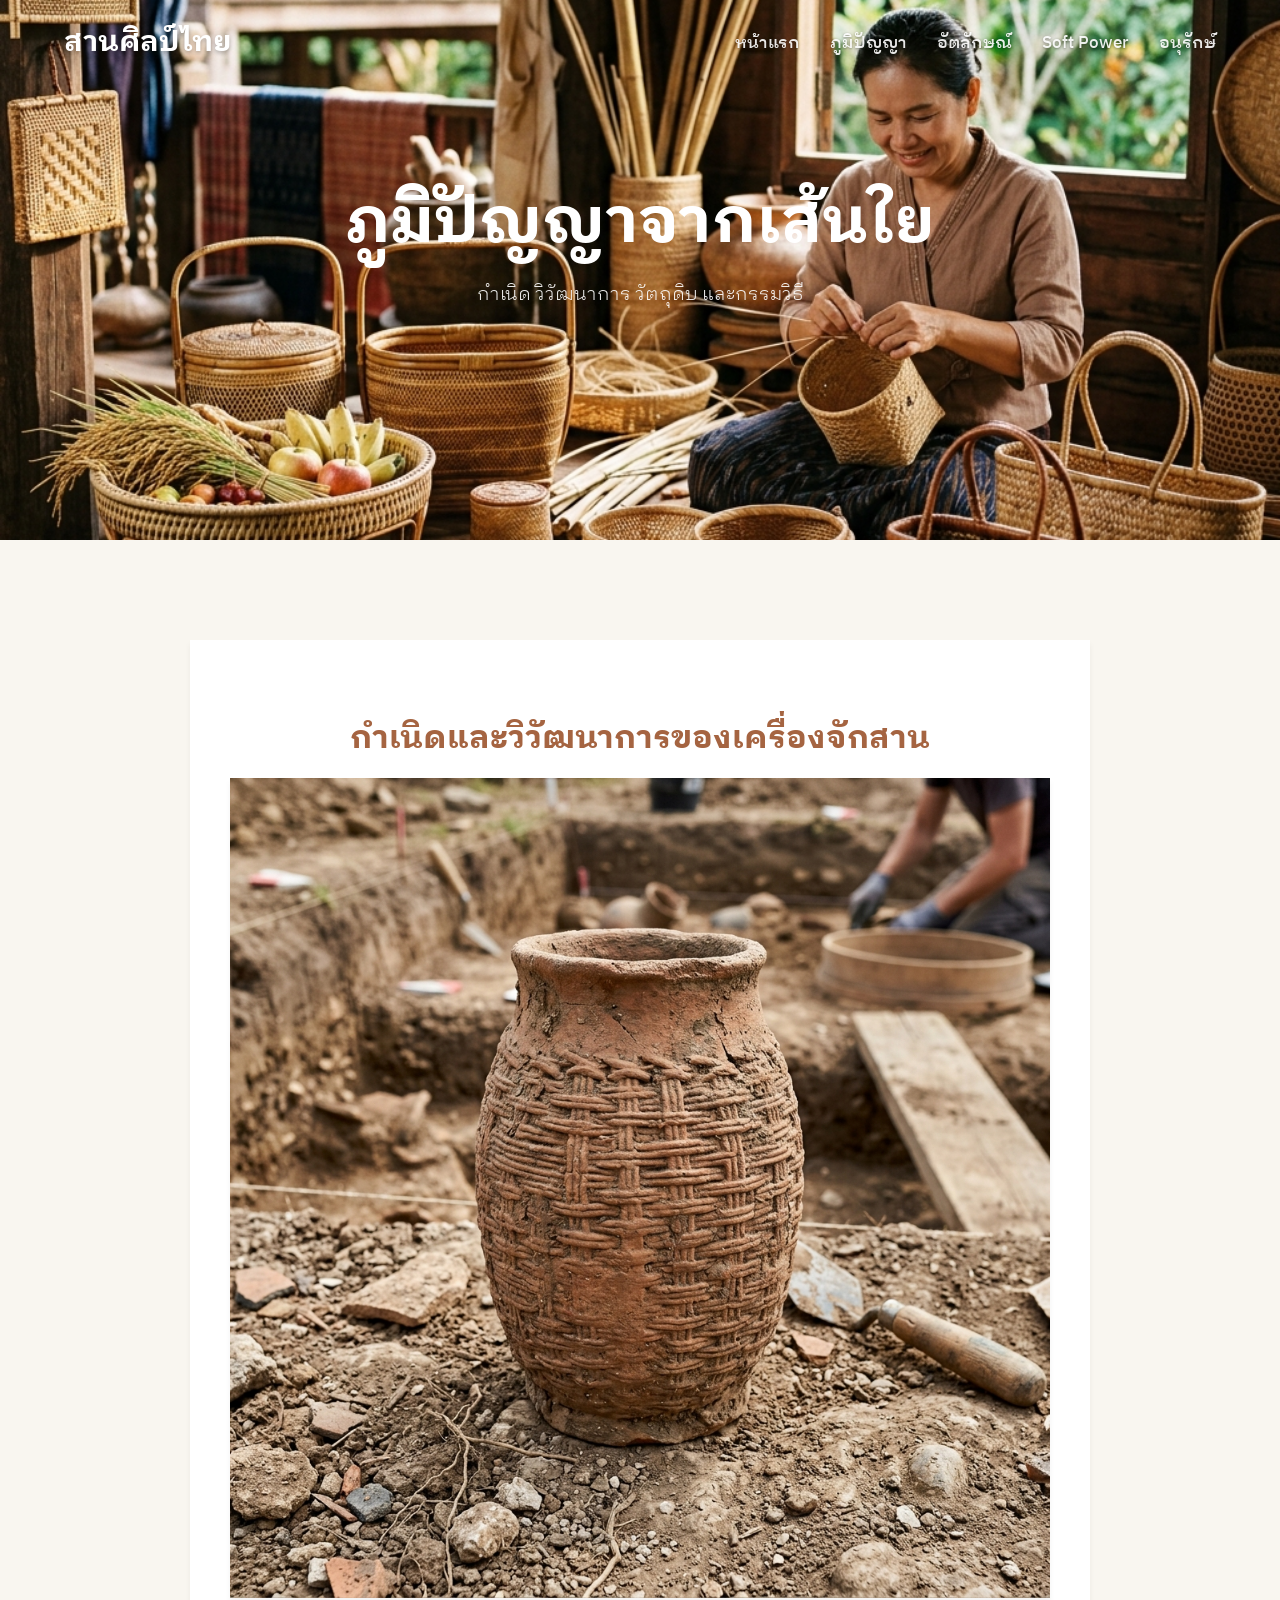
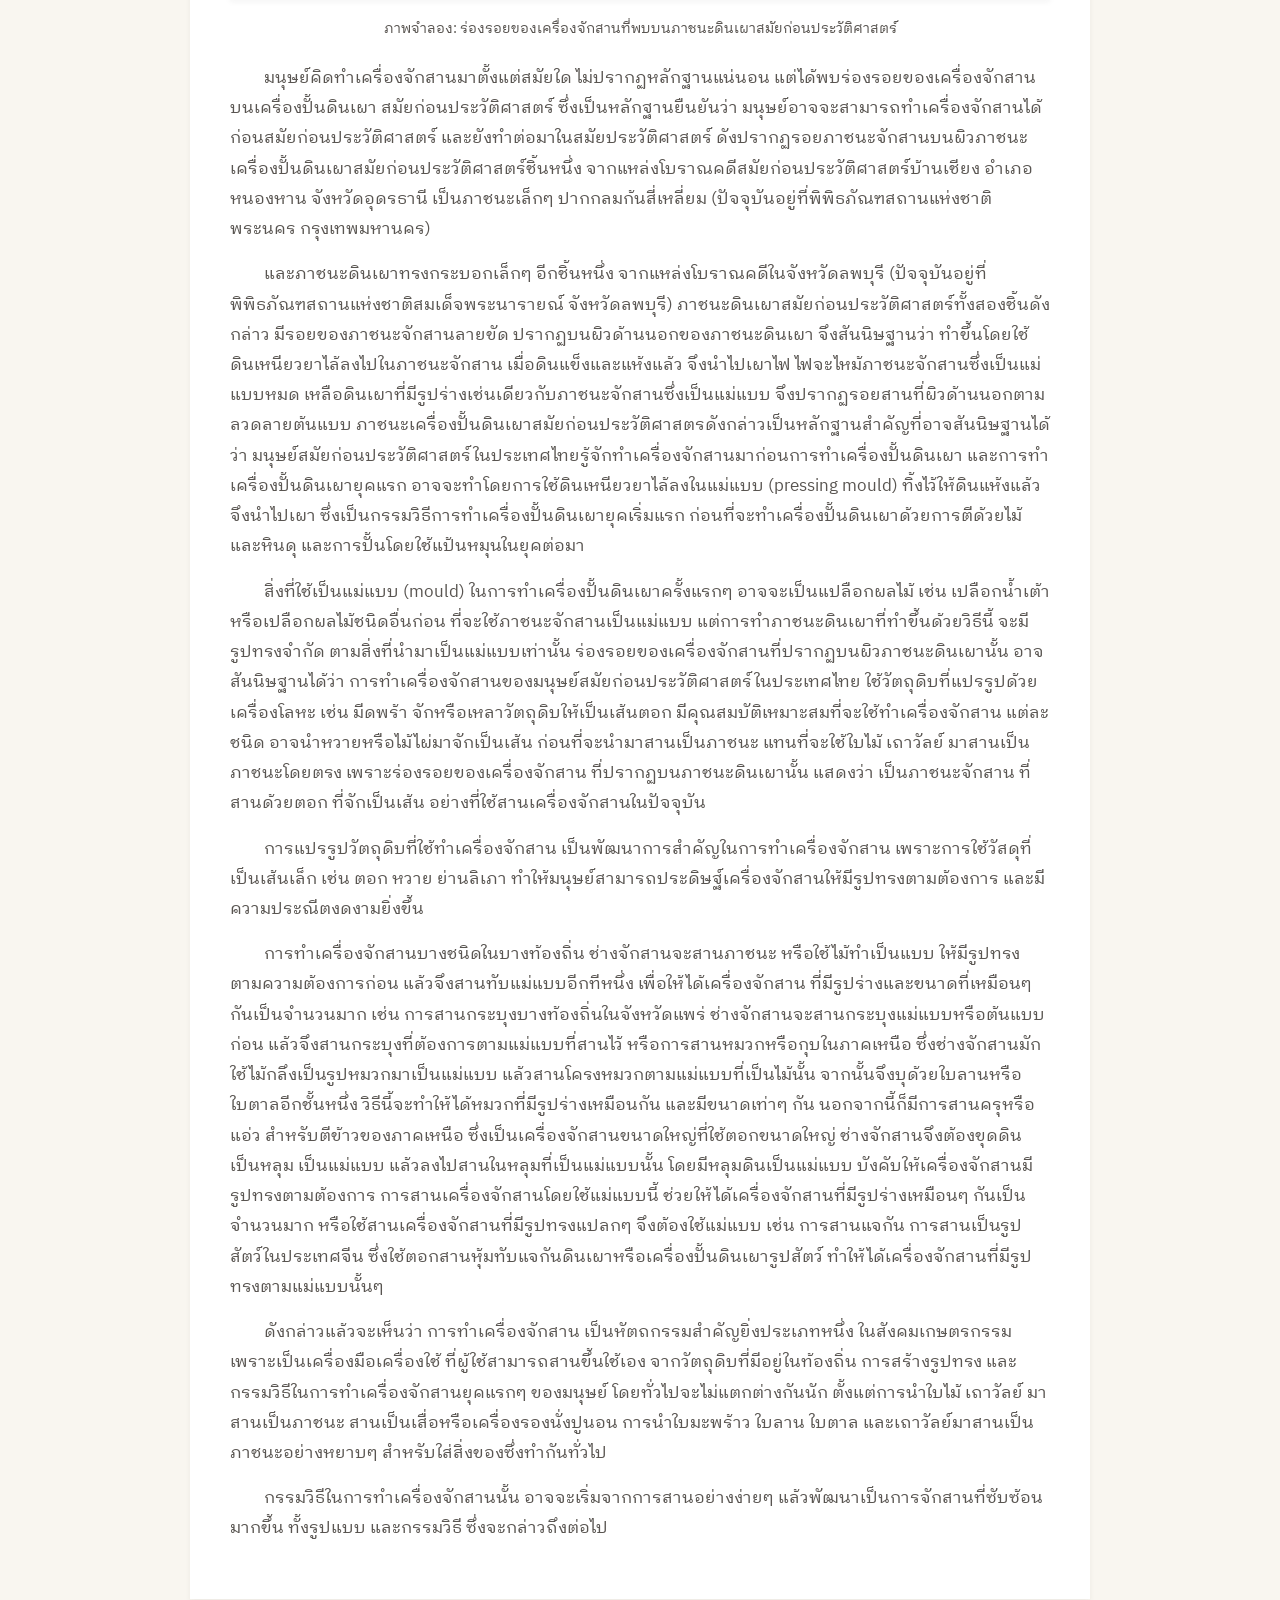
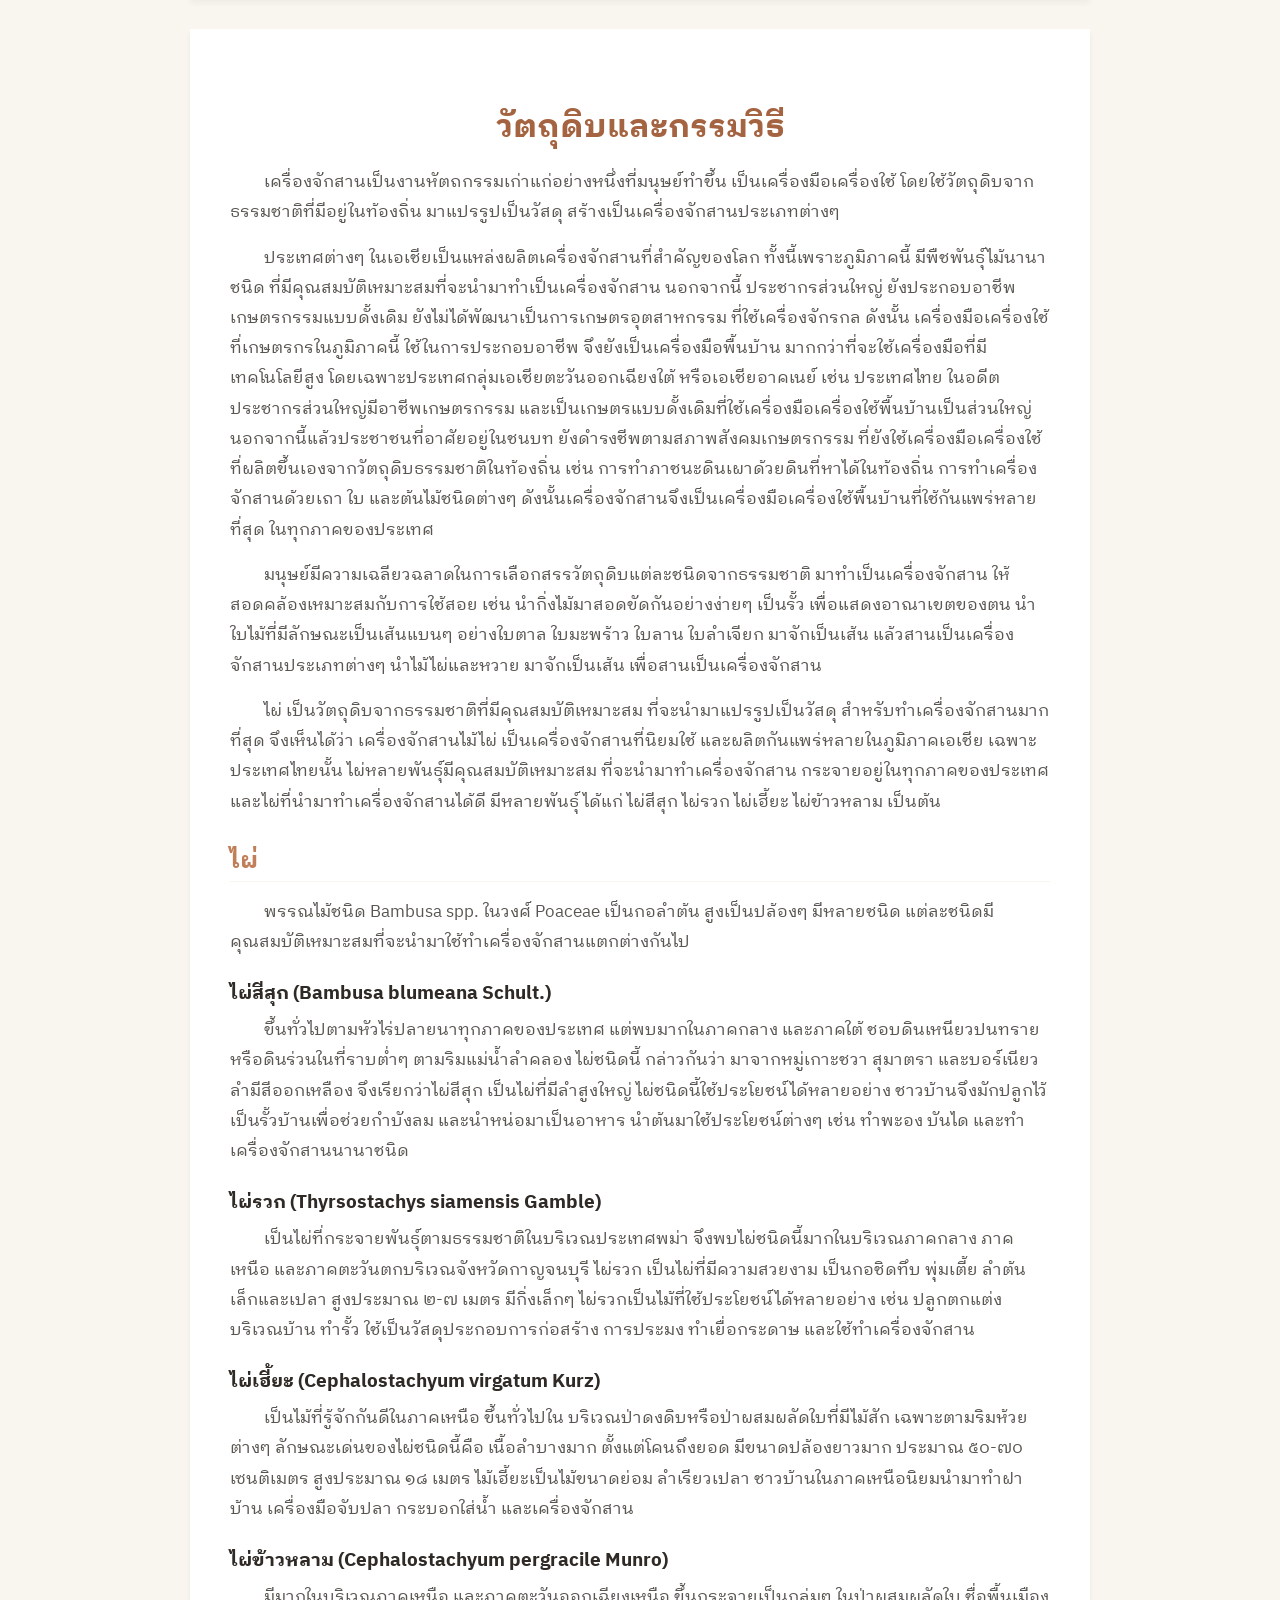
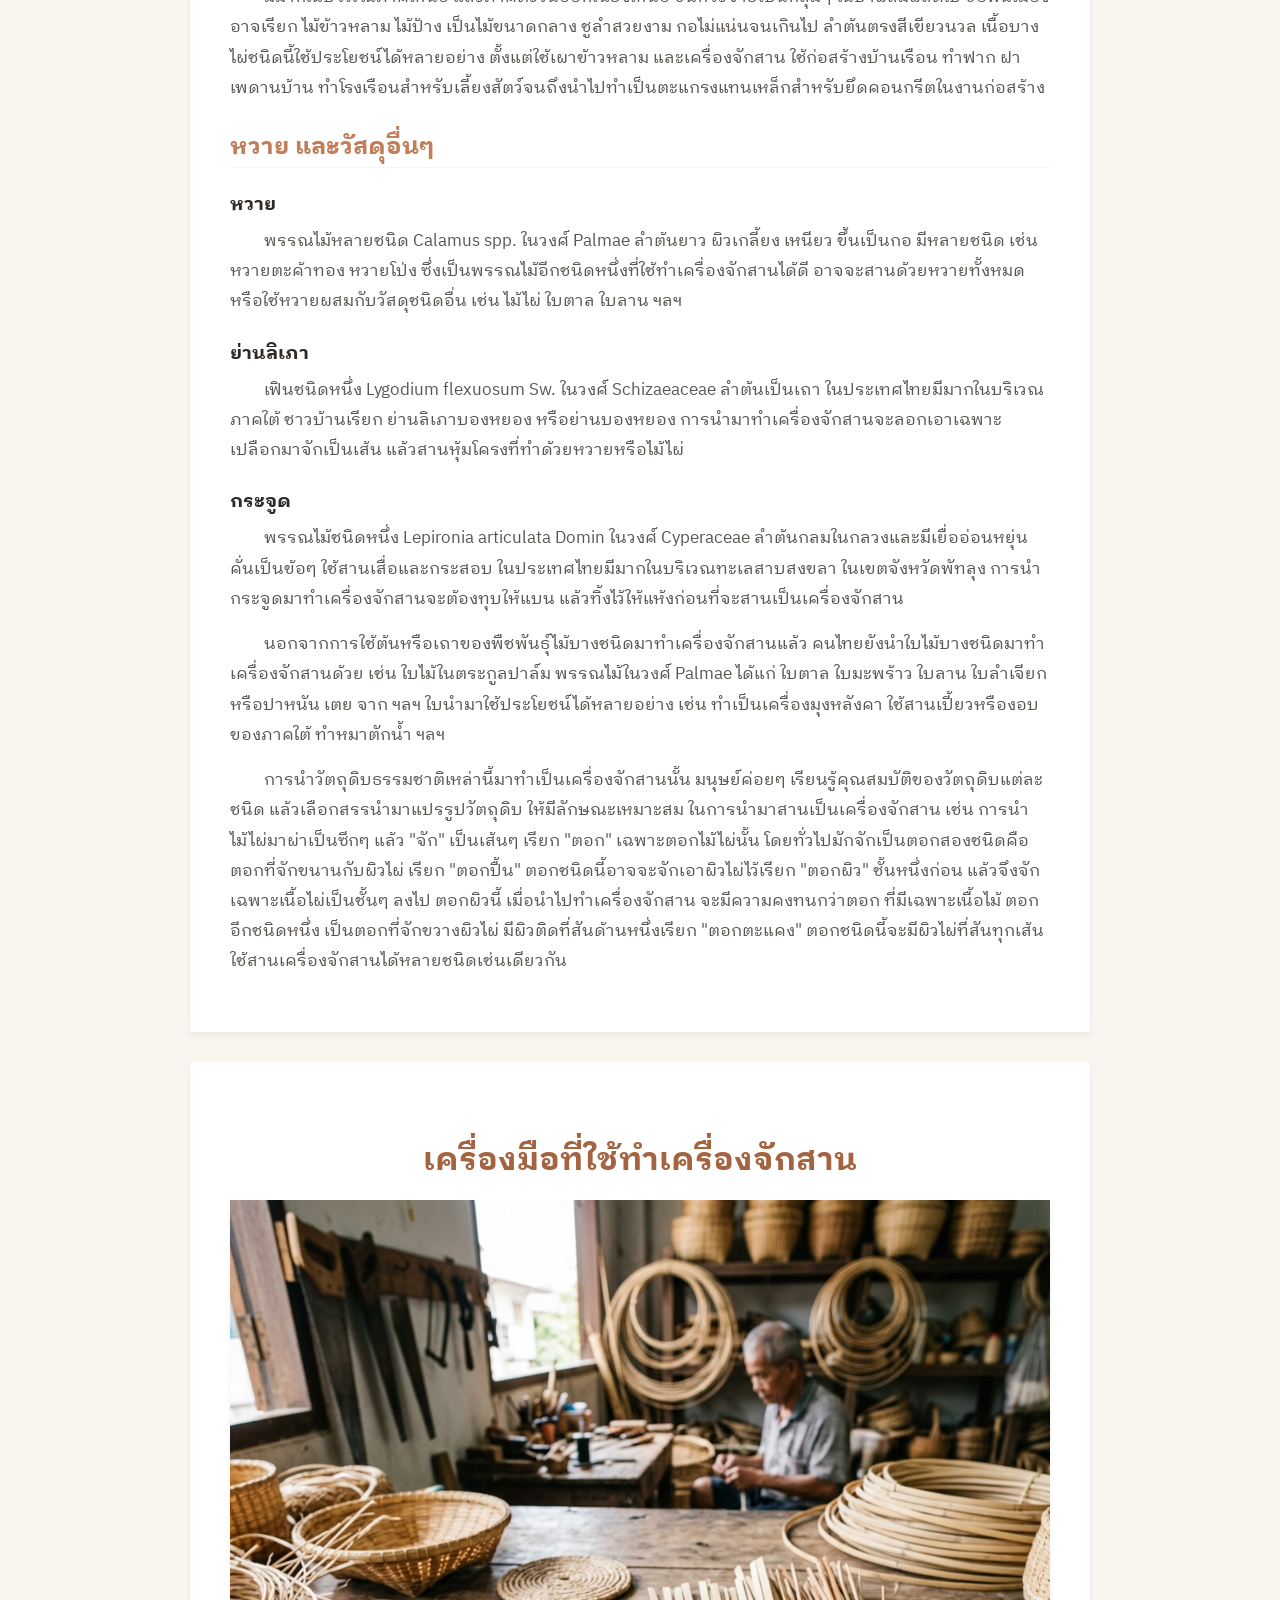
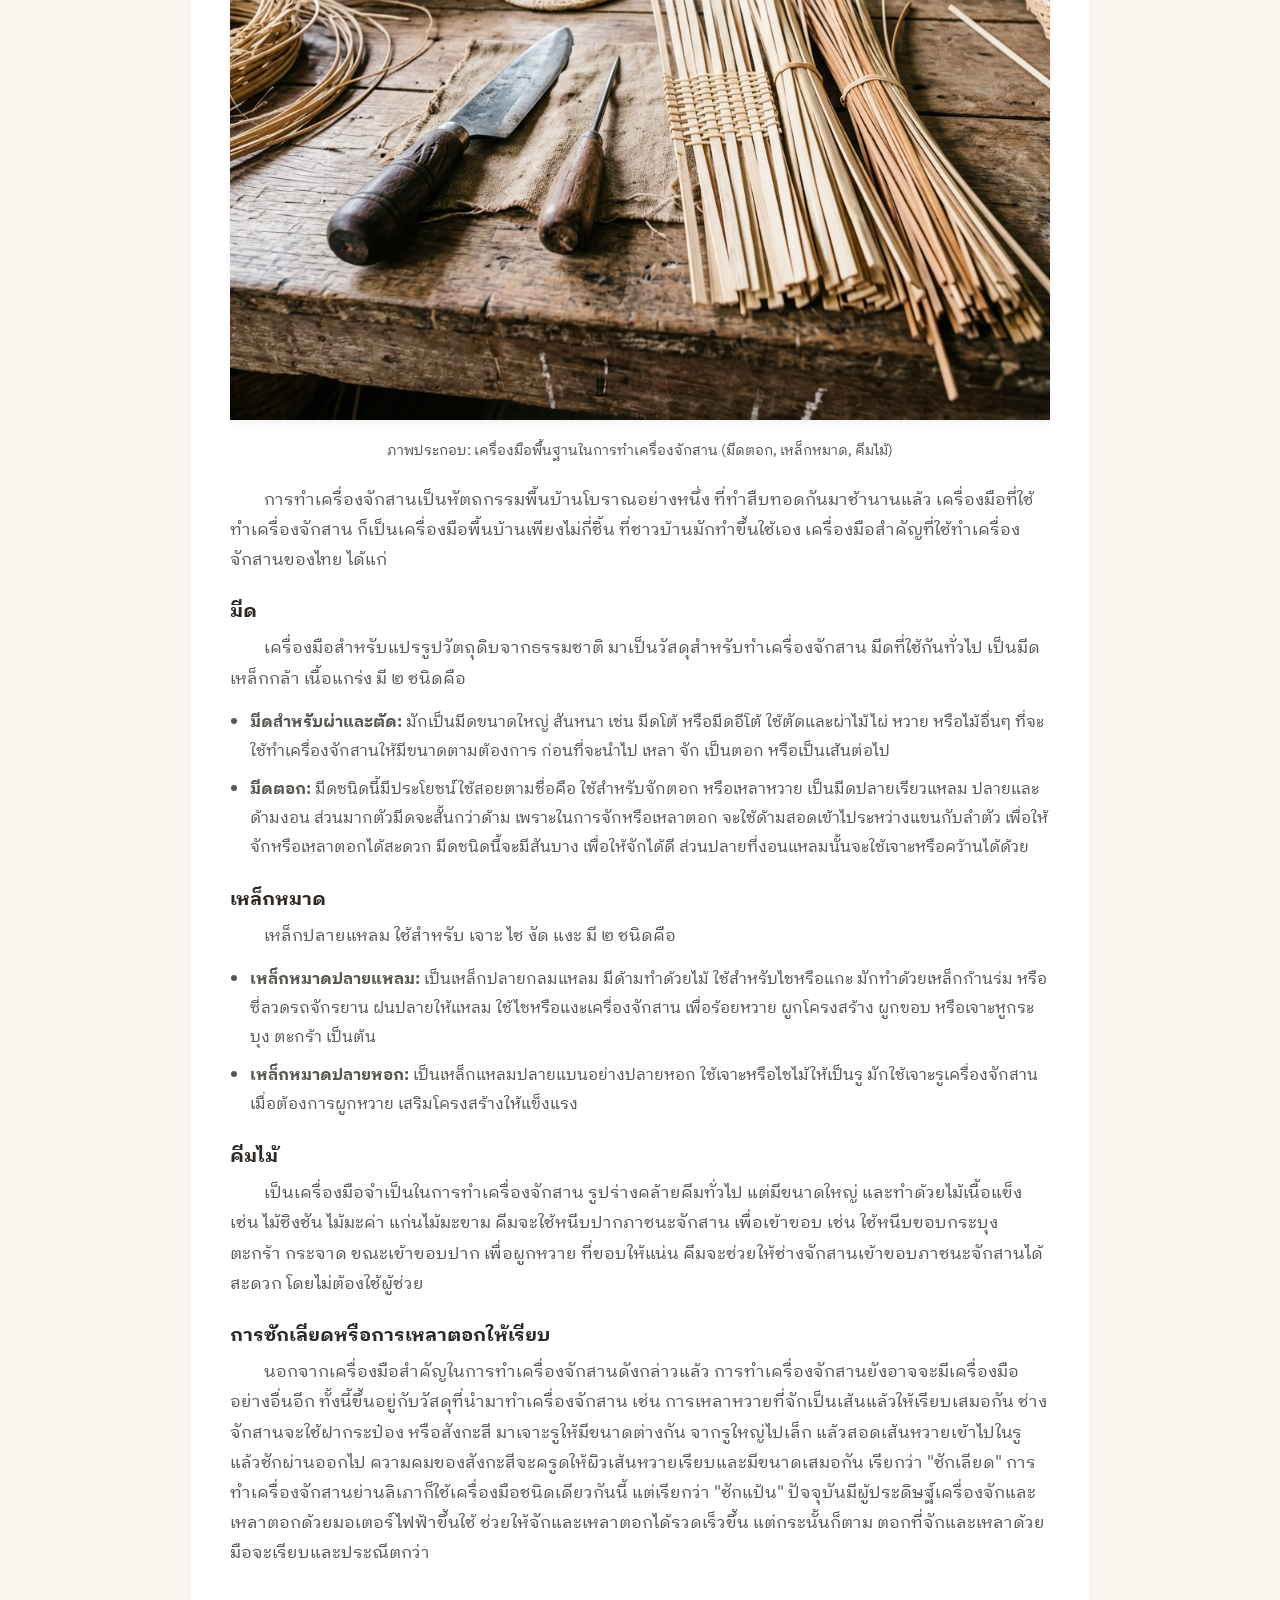
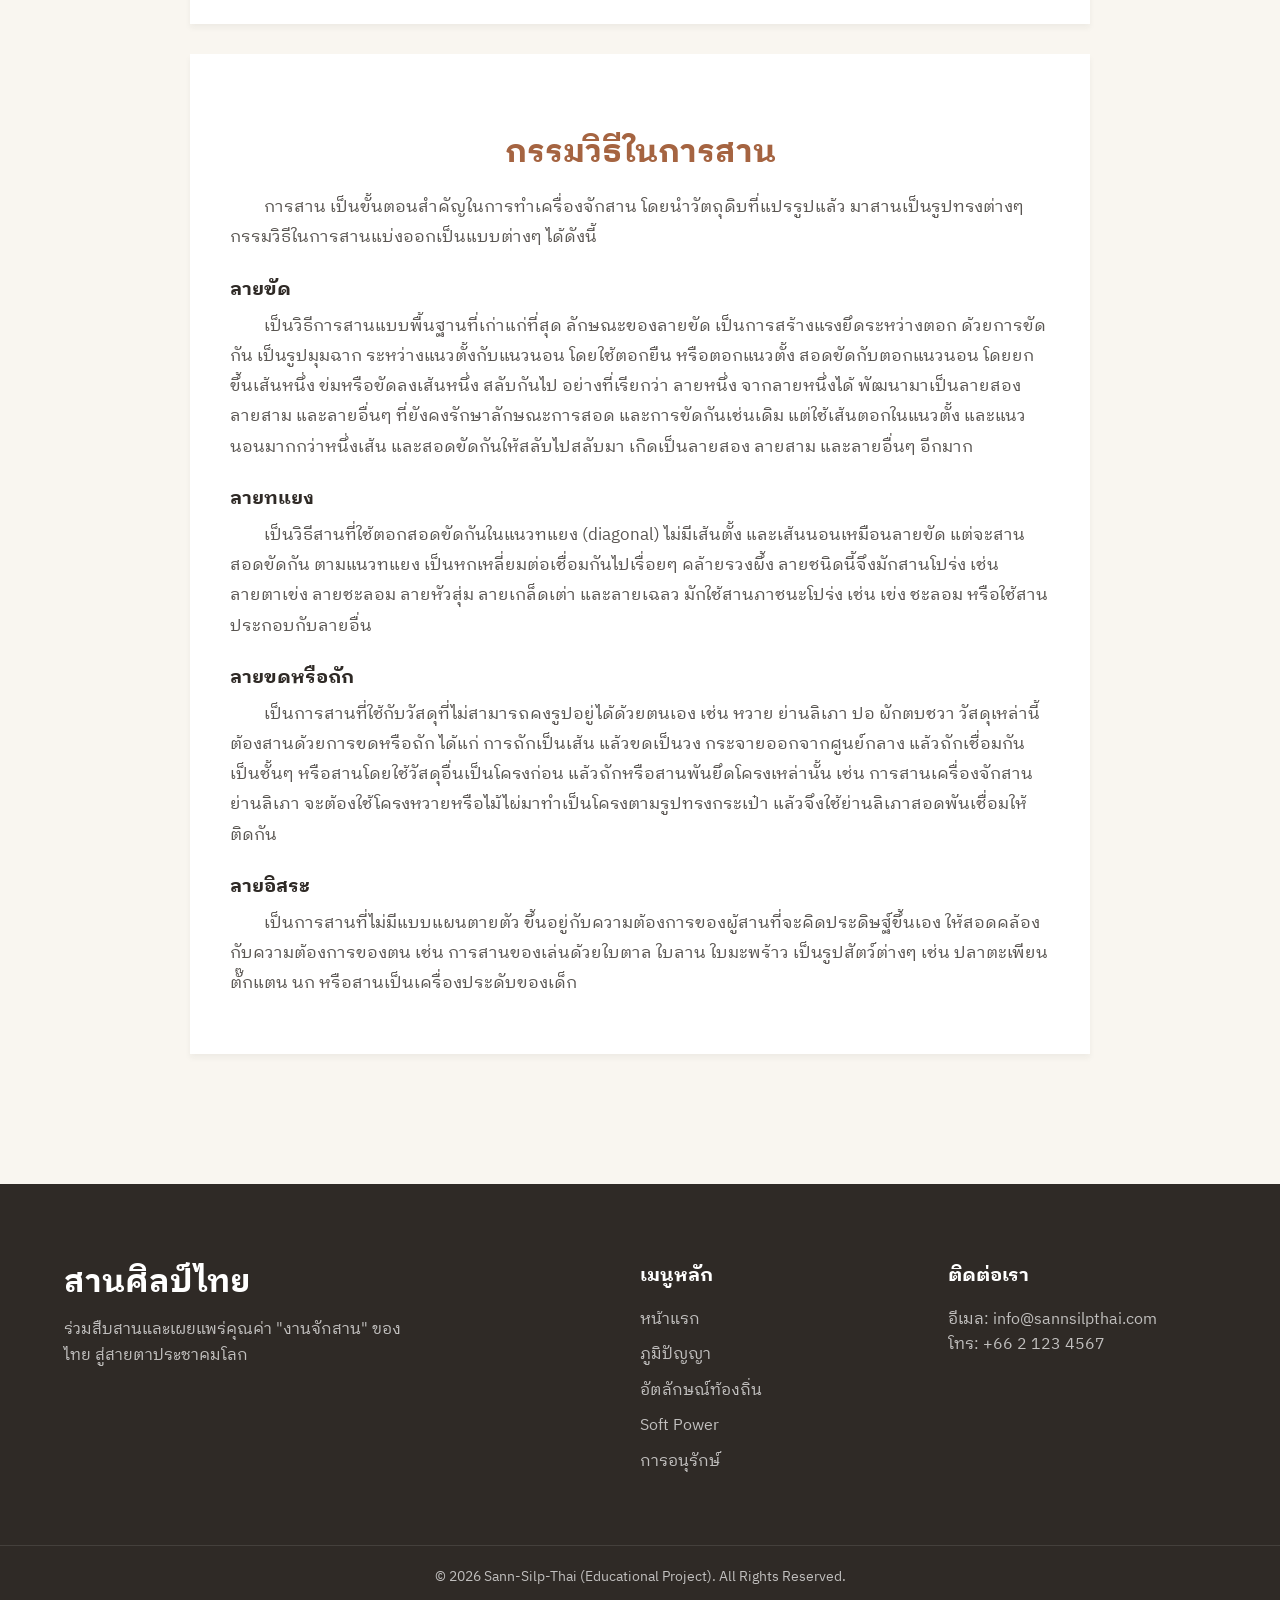
==== history.html @ f07baa92 "add more 4 page" ====
<!DOCTYPE html>
<html lang="th">
<head>
    <meta charset="UTF-8">
    <meta name="viewport" content="width=device-width, initial-scale=1.0">
    <title>ภูมิปัญญาจากเส้นใย | Sann-Silp-Thai</title>
    <!-- Google Fonts -->
    <link rel="preconnect" href="https://fonts.googleapis.com">
    <link rel="preconnect" href="https://fonts.gstatic.com" crossorigin>
    <link href="https://fonts.googleapis.com/css2?family=IBM+Plex+Sans+Thai+Looped:wght@300;400;500;600;700&display=swap" rel="stylesheet">
    <!-- Custom CSS -->
    <link rel="stylesheet" href="css/styles.css">
    <style>
        .long-article { max-width: 900px; margin: 0 auto; text-align: left; }
        .long-article h2 { color: var(--clr-primary-dark); font-size: 2rem; margin-top: 40px; margin-bottom: 20px; }
        .long-article h3 { color: var(--clr-primary); font-size: 1.5rem; margin-top: 30px; margin-bottom: 15px; border-bottom: 1px solid var(--clr-bg-light); padding-bottom: 5px; }
        .long-article h4 { color: var(--clr-text-heading); font-size: 1.2rem; margin-top: 25px; margin-bottom: 10px; }
        .long-article p { font-size: 1.05rem; line-height: 1.8; margin-bottom: 15px; text-indent: 2em;}
        .long-article ul { margin-left: 20px; margin-bottom: 20px; }
        .long-article li { margin-bottom: 10px; line-height: 1.8; }
        .article-block { background: var(--clr-white); padding: 40px; border-radius: var(--radius-md); box-shadow: var(--shadow-sm); margin-bottom: 30px; }
    </style>
</head>
<body class="loading">
    <!-- Preloader Plugin -->
    <div id="preloader">
        <div class="pla-tapian-loader">
            <svg viewBox="0 0 100 100" width="100" height="100">
                <polygon points="50,20 80,50 50,80 20,50" fill="var(--clr-primary)" stroke="var(--clr-bg-light)" stroke-width="2" stroke-linejoin="round" />
                <line x1="35" y1="35" x2="65" y2="65" stroke="var(--clr-bg-light)" stroke-width="1.5" />
                <line x1="35" y1="65" x2="65" y2="35" stroke="var(--clr-bg-light)" stroke-width="1.5" />
                <line x1="50" y1="20" x2="50" y2="80" stroke="var(--clr-bg-light)" stroke-width="1.5" />
                <line x1="20" y1="50" x2="80" y2="50" stroke="var(--clr-bg-light)" stroke-width="1.5" />
                <polygon points="20,50 0,30 0,70" fill="var(--clr-primary-dark)" stroke="var(--clr-bg-light)" stroke-width="2" stroke-linejoin="round" />
                <polygon points="35,35 20,10 50,20" fill="var(--clr-primary-dark)" stroke="var(--clr-bg-light)" stroke-width="2" stroke-linejoin="round" />
                <polygon points="35,65 20,90 50,80" fill="var(--clr-primary-dark)" stroke="var(--clr-bg-light)" stroke-width="2" stroke-linejoin="round" />
                <circle cx="70" cy="50" r="3" fill="var(--clr-bg-light)" />
            </svg>
        </div>
        <div class="loader-text">กำลังโหลด...</div>
    </div>
    <!-- Header / Nav -->
    <header id="main-header">
        <div class="nav-container">
            <a href="index.html" class="logo">สานศิลป์ไทย</a>
            <nav>
                <ul class="nav-links">
                    <li><a href="index.html">หน้าแรก</a></li>
                    <li><a href="history.html" class="active">ภูมิปัญญา</a></li>
                    <li><a href="regions.html">อัตลักษณ์</a></li>
                    <li><a href="soft-power.html">Soft Power</a></li>
                    <li><a href="save-craft.html">อนุรักษ์</a></li>
                </ul>
                <div class="hamburger">
                    <span class="bar"></span><span class="bar"></span><span class="bar"></span>
                </div>
            </nav>
        </div>
    </header>

    <!-- Page Hero Banner -->
    <section class="page-hero">
        <div class="hero-overlay"></div>
        <div class="container relative z-10 text-center reveal fade-in-up">
            <h1 class="hero-title text-white">ภูมิปัญญาจากเส้นใย</h1>
            <p class="hero-subtitle text-white">กำเนิด วิวัฒนาการ วัตถุดิบ และกรรมวิธี</p>
        </div>
    </section>

    <section class="section bg-light padding-y">
        <div class="container long-article reveal fade-in-up">
            
            <div class="article-block">
                <h2 class="text-center" style="text-indent: 0;">กำเนิดและวิวัฒนาการของเครื่องจักสาน</h2>
                <div class="content-image" style="text-align: center; margin: 20px 0;">
                    <img src="assets/images/ancient_wicker_pottery.png" alt="เครื่องปั้นดินเผากับร่องรอยจักสาน" style="max-width: 100%; border-radius: var(--radius-md); box-shadow: var(--shadow-sm);">
                    <p style="font-size: 0.9rem; color: var(--clr-text-light); text-indent: 0; margin-top: 10px;">ภาพจำลอง: ร่องรอยของเครื่องจักสานที่พบบนภาชนะดินเผาสมัยก่อนประวัติศาสตร์</p>
                </div>
                
                <p>มนุษย์คิดทำเครื่องจักสานมาตั้งแต่สมัยใด ไม่ปรากฏหลักฐานแน่นอน แต่ได้พบร่องรอยของเครื่องจักสานบนเครื่องปั้นดินเผา สมัยก่อนประวัติศาสตร์ ซึ่งเป็นหลักฐานยืนยันว่า มนุษย์อาจจะสามารถทำเครื่องจักสานได้ ก่อนสมัยก่อนประวัติศาสตร์ และยังทำต่อมาในสมัยประวัติศาสตร์ ดังปรากฏรอยภาชนะจักสานบนผิวภาชนะเครื่องปั้นดินเผาสมัยก่อนประวัติศาสตร์ชิ้นหนึ่ง จากแหล่งโบราณคดีสมัยก่อนประวัติศาสตร์บ้านเชียง อำเภอหนองหาน จังหวัดอุดรธานี เป็นภาชนะเล็กๆ ปากกลมก้นสี่เหลี่ยม (ปัจจุบันอยู่ที่พิพิธภัณฑสถานแห่งชาติพระนคร กรุงเทพมหานคร)</p>
                <p>และภาชนะดินเผาทรงกระบอกเล็กๆ อีกชิ้นหนึ่ง จากแหล่งโบราณคดีในจังหวัดลพบุรี (ปัจจุบันอยู่ที่พิพิธภัณฑสถานแห่งชาติสมเด็จพระนารายณ์ จังหวัดลพบุรี) ภาชนะดินเผาสมัยก่อนประวัติศาสตร์ทั้งสองชิ้นดังกล่าว มีรอยของภาชนะจักสานลายขัด ปรากฏบนผิวด้านนอกของภาชนะดินเผา จึงสันนิษฐานว่า ทำขึ้นโดยใช้ดินเหนียวยาไล้ลงไปในภาชนะจักสาน เมื่อดินแข็งและแห้งแล้ว จึงนำไปเผาไฟ ไฟจะไหม้ภาชนะจักสานซึ่งเป็นแม่แบบหมด เหลือดินเผาที่มีรูปร่างเช่นเดียวกับภาชนะจักสานซึ่งเป็นแม่แบบ จึงปรากฏรอยสานที่ผิวด้านนอกตามลวดลายต้นแบบ ภาชนะเครื่องปั้นดินเผาสมัยก่อนประวัติศาสตรดังกล่าวเป็นหลักฐานสำคัญที่อาจสันนิษฐานได้ว่า มนุษย์สมัยก่อนประวัติศาสตร์ในประเทศไทยรู้จักทำเครื่องจักสานมาก่อนการทำเครื่องปั้นดินเผา และการทำเครื่องปั้นดินเผายุคแรก อาจจะทำโดยการใช้ดินเหนียวยาไล้ลงในแม่แบบ (pressing mould) ทิ้งไว้ให้ดินแห้งแล้วจึงนำไปเผา ซึ่งเป็นกรรมวิธีการทำเครื่องปั้นดินเผายุคเริ่มแรก ก่อนที่จะทำเครื่องปั้นดินเผาด้วยการตีด้วยไม้และหินดุ และการปั้นโดยใช้แป้นหมุนในยุคต่อมา</p>
                <p>สิ่งที่ใช้เป็นแม่แบบ (mould) ในการทำเครื่องปั้นดินเผาครั้งแรกๆ อาจจะเป็นแปลือกผลไม้ เช่น เปลือกน้ำเต้า หรือเปลือกผลไม้ชนิดอื่นก่อน ที่จะใช้ภาชนะจักสานเป็นแม่แบบ แต่การทำภาชนะดินเผาที่ทำขึ้นด้วยวิธีนี้ จะมีรูปทรงจำกัด ตามสิ่งที่นำมาเป็นแม่แบบเท่านั้น ร่องรอยของเครื่องจักสานที่ปรากฏบนผิวภาชนะดินเผานั้น อาจสันนิษฐานได้ว่า การทำเครื่องจักสานของมนุษย์สมัยก่อนประวัติศาสตร์ในประเทศไทย ใช้วัตถุดิบที่แปรรูปด้วยเครื่องโลหะ เช่น มีดพร้า จักหรือเหลาวัตถุดิบให้เป็นเส้นตอก มีคุณสมบัติเหมาะสมที่จะใช้ทำเครื่องจักสาน แต่ละชนิด อาจนำหวายหรือไม้ไผ่มาจักเป็นเส้น ก่อนที่จะนำมาสานเป็นภาชนะ แทนที่จะใช้ใบไม้ เถาวัลย์ มาสานเป็นภาชนะโดยตรง เพราะร่องรอยของเครื่องจักสาน ที่ปรากฏบนภาชนะดินเผานั้น แสดงว่า เป็นภาชนะจักสาน ที่สานด้วยตอก ที่จักเป็นเส้น อย่างที่ใช้สานเครื่องจักสานในปัจจุบัน</p>
                <p>การแปรรูปวัตถุดิบที่ใช้ทำเครื่องจักสาน เป็นพัฒนาการสำคัญในการทำเครื่องจักสาน เพราะการใช้วัสดุที่เป็นเส้นเล็ก เช่น ตอก หวาย ย่านลิเภา ทำให้มนุษย์สามารถประดิษฐ์เครื่องจักสานให้มีรูปทรงตามต้องการ และมีความประณีตงดงามยิ่งขึ้น</p>
                <p>การทำเครื่องจักสานบางชนิดในบางท้องถิ่น ช่างจักสานจะสานภาชนะ หรือใช้ไม้ทำเป็นแบบ ให้มีรูปทรงตามความต้องการก่อน แล้วจึงสานทับแม่แบบอีกทีหนึ่ง เพื่อให้ได้เครื่องจักสาน ที่มีรูปร่างและขนาดที่เหมือนๆ กันเป็นจำนวนมาก เช่น การสานกระบุงบางท้องถิ่นในจังหวัดแพร่ ช่างจักสานจะสานกระบุงแม่แบบหรือต้นแบบก่อน แล้วจึงสานกระบุงที่ต้องการตามแม่แบบที่สานไว้ หรือการสานหมวกหรือกุบในภาคเหนือ ซึ่งช่างจักสานมักใช้ไม้กลึงเป็นรูปหมวกมาเป็นแม่แบบ แล้วสานโครงหมวกตามแม่แบบที่เป็นไม้นั้น จากนั้นจึงบุด้วยใบลานหรือใบตาลอีกชั้นหนึ่ง วิธีนี้จะทำให้ได้หมวกที่มีรูปร่างเหมือนกัน และมีขนาดเท่าๆ กัน นอกจากนี้ก็มีการสานครุหรือแอ่ว สำหรับตีข้าวของภาคเหนือ ซึ่งเป็นเครื่องจักสานขนาดใหญ่ที่ใช้ตอกขนาดใหญ่ ช่างจักสานจึงต้องขุดดินเป็นหลุม เป็นแม่แบบ แล้วลงไปสานในหลุมที่เป็นแม่แบบนั้น โดยมีหลุมดินเป็นแม่แบบ บังคับให้เครื่องจักสานมีรูปทรงตามต้องการ การสานเครื่องจักสานโดยใช้แม่แบบนี้ ช่วยให้ได้เครื่องจักสานที่มีรูปร่างเหมือนๆ กันเป็นจำนวนมาก หรือใช้สานเครื่องจักสานที่มีรูปทรงแปลกๆ จึงต้องใช้แม่แบบ เช่น การสานแจกัน การสานเป็นรูปสัตว์ในประเทศจีน ซึ่งใช้ตอกสานหุ้มทับแจกันดินเผาหรือเครื่องปั้นดินเผารูปสัตว์ ทำให้ได้เครื่องจักสานที่มีรูปทรงตามแม่แบบนั้นๆ</p>
                <p>ดังกล่าวแล้วจะเห็นว่า การทำเครื่องจักสาน เป็นหัตถกรรมสำคัญยิ่งประเภทหนึ่ง ในสังคมเกษตรกรรม เพราะเป็นเครื่องมือเครื่องใช้ ที่ผู้ใช้สามารถสานขึ้นใช้เอง จากวัตถุดิบที่มีอยู่ในท้องถิ่น การสร้างรูปทรง และกรรมวิธีในการทำเครื่องจักสานยุคแรกๆ ของมนุษย์ โดยทั่วไปจะไม่แตกต่างกันนัก ตั้งแต่การนำใบไม้ เถาวัลย์ มาสานเป็นภาชนะ สานเป็นเสื่อหรือเครื่องรองนั่งปูนอน การนำใบมะพร้าว ใบลาน ใบตาล และเถาวัลย์มาสานเป็นภาชนะอย่างหยาบๆ สำหรับใส่สิ่งของซึ่งทำกันทั่วไป</p>
                <p>กรรมวิธีในการทำเครื่องจักสานนั้น อาจจะเริ่มจากการสานอย่างง่ายๆ แล้วพัฒนาเป็นการจักสานที่ซับซ้อนมากขึ้น ทั้งรูปแบบ และกรรมวิธี ซึ่งจะกล่าวถึงต่อไป</p>
            </div>

            <div class="article-block">
                <h2 class="text-center" style="text-indent: 0;">วัตถุดิบและกรรมวิธี</h2>
                <p>เครื่องจักสานเป็นงานหัตถกรรมเก่าแก่อย่างหนึ่งที่มนุษย์ทำขึ้น เป็นเครื่องมือเครื่องใช้ โดยใช้วัตถุดิบจากธรรมชาติที่มีอยู่ในท้องถิ่น มาแปรรูปเป็นวัสดุ สร้างเป็นเครื่องจักสานประเภทต่างๆ</p>
                <p>ประเทศต่างๆ ในเอเชียเป็นแหล่งผลิตเครื่องจักสานที่สำคัญของโลก ทั้งนี้เพราะภูมิภาคนี้ มีพืชพันธุ์ไม้นานาชนิด ที่มีคุณสมบัติเหมาะสมที่จะนำมาทำเป็นเครื่องจักสาน นอกจากนี้ ประชากรส่วนใหญ่ ยังประกอบอาชีพเกษตรกรรมแบบดั้งเดิม ยังไม่ได้พัฒนาเป็นการเกษตรอุตสาหกรรม ที่ใช้เครื่องจักรกล ดังนั้น เครื่องมือเครื่องใช้ที่เกษตรกรในภูมิภาคนี้ ใช้ในการประกอบอาชีพ จึงยังเป็นเครื่องมือพื้นบ้าน มากกว่าที่จะใช้เครื่องมือที่มีเทคโนโลยีสูง โดยเฉพาะประเทศกลุ่มเอเชียตะวันออกเฉียงใต้ หรือเอเชียอาคเนย์ เช่น ประเทศไทย ในอดีตประชากรส่วนใหญ่มีอาชีพเกษตรกรรม และเป็นเกษตรแบบดั้งเดิมที่ใช้เครื่องมือเครื่องใช้พื้นบ้านเป็นส่วนใหญ่ นอกจากนี้แล้วประชาชนที่อาศัยอยู่ในชนบท ยังดำรงชีพตามสภาพสังคมเกษตรกรรม ที่ยังใช้เครื่องมือเครื่องใช้ที่ผลิตขึ้นเองจากวัตถุดิบธรรมชาติในท้องถิ่น เช่น การทำภาชนะดินเผาด้วยดินที่หาได้ในท้องถิ่น การทำเครื่องจักสานด้วยเถา ใบ และต้นไม้ชนิดต่างๆ ดังนั้นเครื่องจักสานจึงเป็นเครื่องมือเครื่องใช้พื้นบ้านที่ใช้กันแพร่หลายที่สุด ในทุกภาคของประเทศ</p>
                <p>มนุษย์มีความเฉลียวฉลาดในการเลือกสรรวัตถุดิบแต่ละชนิดจากธรรมชาติ มาทำเป็นเครื่องจักสาน ให้สอดคล้องเหมาะสมกับการใช้สอย เช่น นำกิ่งไม้มาสอดขัดกันอย่างง่ายๆ เป็นรั้ว เพื่อแสดงอาณาเขตของตน นำใบไม้ที่มีลักษณะเป็นเส้นแบนๆ อย่างใบตาล ใบมะพร้าว ใบลาน ใบลำเจียก มาจักเป็นเส้น แล้วสานเป็นเครื่องจักสานประเภทต่างๆ นำไม้ไผ่และหวาย มาจักเป็นเส้น เพื่อสานเป็นเครื่องจักสาน</p>
                <p>ไผ่ เป็นวัตถุดิบจากธรรมชาติที่มีคุณสมบัติเหมาะสม ที่จะนำมาแปรรูปเป็นวัสดุ สำหรับทำเครื่องจักสานมากที่สุด จึงเห็นได้ว่า เครื่องจักสานไม้ไผ่ เป็นเครื่องจักสานที่นิยมใช้ และผลิตกันแพร่หลายในภูมิภาคเอเชีย เฉพาะประเทศไทยนั้น ไผ่หลายพันธุ์มีคุณสมบัติเหมาะสม ที่จะนำมาทำเครื่องจักสาน กระจายอยู่ในทุกภาคของประเทศ และไผ่ที่นำมาทำเครื่องจักสานได้ดี มีหลายพันธุ์ ได้แก่ ไผ่สีสุก ไผ่รวก ไผ่เฮี้ยะ ไผ่ข้าวหลาม เป็นต้น</p>
                
                <h3>ไผ่</h3>
                <p>พรรณไม้ชนิด Bambusa spp. ในวงศ์ Poaceae เป็นกอลำต้น สูงเป็นปล้องๆ มีหลายชนิด แต่ละชนิดมีคุณสมบัติเหมาะสมที่จะนำมาใช้ทำเครื่องจักสานแตกต่างกันไป</p>
                <h4>ไผ่สีสุก (Bambusa blumeana Schult.)</h4>
                <p>ขึ้นทั่วไปตามหัวไร่ปลายนาทุกภาคของประเทศ แต่พบมากในภาคกลาง และภาคใต้ ชอบดินเหนียวปนทราย หรือดินร่วนในที่ราบต่ำๆ ตามริมแม่น้ำลำคลอง ไผ่ชนิดนี้ กล่าวกันว่า มาจากหมู่เกาะชวา สุมาตรา และบอร์เนียว ลำมีสีออกเหลือง จึงเรียกว่าไผ่สีสุก เป็นไผ่ที่มีลำสูงใหญ่ ไผ่ชนิดนี้ใช้ประโยชน์ได้หลายอย่าง ชาวบ้านจึงมักปลูกไว้เป็นรั้วบ้านเพื่อช่วยกำบังลม และนำหน่อมาเป็นอาหาร นำต้นมาใช้ประโยชน์ต่างๆ เช่น ทำพะอง บันได และทำเครื่องจักสานนานาชนิด</p>
                <h4>ไผ่รวก (Thyrsostachys siamensis Gamble)</h4>
                <p>เป็นไผ่ที่กระจายพันธุ์ตามธรรมชาติในบริเวณประเทศพม่า จึงพบไผ่ชนิดนี้มากในบริเวณภาคกลาง ภาคเหนือ และภาคตะวันตกบริเวณจังหวัดกาญจนบุรี ไผ่รวก เป็นไผ่ที่มีความสวยงาม เป็นกอชิดทึบ พุ่มเตี้ย ลำต้นเล็กและเปลา สูงประมาณ ๒-๗ เมตร มีกิ่งเล็กๆ ไผ่รวกเป็นไม้ที่ใช้ประโยชน์ได้หลายอย่าง เช่น ปลูกตกแต่งบริเวณบ้าน ทำรั้ว ใช้เป็นวัสดุประกอบการก่อสร้าง การประมง ทำเยื่อกระดาษ และใช้ทำเครื่องจักสาน</p>
                <h4>ไผ่เฮี้ยะ (Cephalostachyum virgatum Kurz)</h4>
                <p>เป็นไม้ที่รู้จักกันดีในภาคเหนือ ขึ้นทั่วไปใน บริเวณป่าดงดิบหรือป่าผสมผลัดใบที่มีไม้สัก เฉพาะตามริมห้วยต่างๆ ลักษณะเด่นของไผ่ชนิดนี้คือ เนื้อลำบางมาก ตั้งแต่โคนถึงยอด มีขนาดปล้องยาวมาก ประมาณ ๕๐-๗๐ เซนติเมตร สูงประมาณ ๑๘ เมตร ไม้เฮี้ยะเป็นไม้ขนาดย่อม ลำเรียวเปลา ชาวบ้านในภาคเหนือนิยมนำมาทำฝาบ้าน เครื่องมือจับปลา กระบอกใส่น้ำ และเครื่องจักสาน</p>
                <h4>ไผ่ข้าวหลาม (Cephalostachyum pergracile Munro)</h4>
                <p>มีมากในบริเวณภาคเหนือ และภาคตะวันออกเฉียงเหนือ ขึ้นกระจายเป็นกลุ่มๆ ในป่าผสมผลัดใบ ชื่อพื้นเมืองอาจเรียก ไม้ข้าวหลาม ไม้ป้าง เป็นไม้ขนาดกลาง ชูลำสวยงาม กอไม่แน่นจนเกินไป ลำต้นตรงสีเขียวนวล เนื้อบาง ไผ่ชนิดนี้ใช้ประโยชน์ได้หลายอย่าง ตั้งแต่ใช้เผาข้าวหลาม และเครื่องจักสาน ใช้ก่อสร้างบ้านเรือน ทำฟาก ฝา เพดานบ้าน ทำโรงเรือนสำหรับเลี้ยงสัตว์จนถึงนำไปทำเป็นตะแกรงแทนเหล็กสำหรับยึดคอนกรีตในงานก่อสร้าง</p>
                
                <h3>หวาย และวัสดุอื่นๆ</h3>
                <h4>หวาย</h4>
                <p>พรรณไม้หลายชนิด Calamus spp. ในวงศ์ Palmae ลำต้นยาว ผิวเกลี้ยง เหนียว ขึ้นเป็นกอ มีหลายชนิด เช่น หวายตะค้าทอง หวายโป่ง ซึ่งเป็นพรรณไม้อีกชนิดหนึ่งที่ใช้ทำเครื่องจักสานได้ดี อาจจะสานด้วยหวายทั้งหมด หรือใช้หวายผสมกับวัสดุชนิดอื่น เช่น ไม้ไผ่ ใบตาล ใบลาน ฯลฯ</p>
                <h4>ย่านลิเภา</h4>
                <p>เฟินชนิดหนึ่ง Lygodium flexuosum Sw. ในวงศ์ Schizaeaceae ลำต้นเป็นเถา ในประเทศไทยมีมากในบริเวณภาคใต้ ชาวบ้านเรียก ย่านลิเภาบองหยอง หรือย่านบองหยอง การนำมาทำเครื่องจักสานจะลอกเอาเฉพาะเปลือกมาจักเป็นเส้น แล้วสานหุ้มโครงที่ทำด้วยหวายหรือไม้ไผ่</p>
                <h4>กระจูด</h4>
                <p>พรรณไม้ชนิดหนึ่ง Lepironia articulata Domin ในวงศ์ Cyperaceae ลำต้นกลมในกลวงและมีเยื่ออ่อนหยุ่นคั่นเป็นข้อๆ ใช้สานเสื่อและกระสอบ ในประเทศไทยมีมากในบริเวณทะเลสาบสงขลา ในเขตจังหวัดพัทลุง การนำกระจูดมาทำเครื่องจักสานจะต้องทุบให้แบน แล้วทิ้งไว้ให้แห้งก่อนที่จะสานเป็นเครื่องจักสาน</p>
                
                <p>นอกจากการใช้ต้นหรือเถาของพืชพันธุ์ไม้บางชนิดมาทำเครื่องจักสานแล้ว คนไทยยังนำใบไม้บางชนิดมาทำเครื่องจักสานด้วย เช่น ใบไม้ในตระกูลปาล์ม พรรณไม้ในวงศ์ Palmae ได้แก่ ใบตาล ใบมะพร้าว ใบลาน ใบลำเจียก หรือปาหนัน เตย จาก ฯลฯ ใบนำมาใช้ประโยชน์ได้หลายอย่าง เช่น ทำเป็นเครื่องมุงหลังคา ใช้สานเปี้ยวหรืองอบของภาคใต้ ทำหมาตักน้ำ ฯลฯ</p>

                <p>การนำวัตถุดิบธรรมชาติเหล่านี้มาทำเป็นเครื่องจักสานนั้น มนุษย์ค่อยๆ เรียนรู้คุณสมบัติของวัตถุดิบแต่ละชนิด แล้วเลือกสรรนำมาแปรรูปวัตถุดิบ ให้มีลักษณะเหมาะสม ในการนำมาสานเป็นเครื่องจักสาน เช่น การนำไม้ไผ่มาผ่าเป็นซีกๆ แล้ว "จัก" เป็นเส้นๆ เรียก "ตอก" เฉพาะตอกไม้ไผ่นั้น โดยทั่วไปมักจักเป็นตอกสองชนิดคือ ตอกที่จักขนานกับผิวไผ่ เรียก "ตอกปื้น" ตอกชนิดนี้อาจจะจักเอาผิวไผ่ไว้เรียก "ตอกผิว" ชั้นหนึ่งก่อน แล้วจึงจักเฉพาะเนื้อไผ่เป็นชั้นๆ ลงไป ตอกผิวนี้ เมื่อนำไปทำเครื่องจักสาน จะมีความคงทนกว่าตอก ที่มีเฉพาะเนื้อไม้ ตอกอีกชนิดหนึ่ง เป็นตอกที่จักขวางผิวไผ่ มีผิวติดที่สันด้านหนึ่งเรียก "ตอกตะแคง" ตอกชนิดนี้จะมีผิวไผ่ที่สันทุกเส้น ใช้สานเครื่องจักสานได้หลายชนิดเช่นเดียวกัน</p>
            </div>

            <div class="article-block">
                <h2 class="text-center" style="text-indent: 0;">เครื่องมือที่ใช้ทำเครื่องจักสาน</h2>
                <div class="content-image" style="text-align: center; margin: 20px 0;">
                    <img src="assets/images/wicker_tools.png" alt="เครื่องมือจักสาน" style="max-width: 100%; border-radius: var(--radius-md); box-shadow: var(--shadow-sm);">
                    <p style="font-size: 0.9rem; color: var(--clr-text-light); text-indent: 0; margin-top: 10px;">ภาพประกอบ: เครื่องมือพื้นฐานในการทำเครื่องจักสาน (มีดตอก, เหล็กหมาด, คีมไม้)</p>
                </div>
                <p>การทำเครื่องจักสานเป็นหัตถกรรมพื้นบ้านโบราณอย่างหนึ่ง ที่ทำสืบทอดกันมาช้านานแล้ว เครื่องมือที่ใช้ทำเครื่องจักสาน ก็เป็นเครื่องมือพื้นบ้านเพียงไม่กี่ชิ้น ที่ชาวบ้านมักทำขึ้นใช้เอง เครื่องมือสำคัญที่ใช้ทำเครื่องจักสานของไทย ได้แก่</p>
                
                <h4>มีด</h4>
                <p>เครื่องมือสำหรับแปรรูปวัตถุดิบจากธรรมชาติ มาเป็นวัสดุสำหรับทำเครื่องจักสาน มีดที่ใช้กันทั่วไป เป็นมีดเหล็กกล้า เนื้อแกร่ง มี ๒ ชนิดคือ</p>
                <ul>
                    <li><strong>มีดสำหรับผ่าและตัด:</strong> มักเป็นมีดขนาดใหญ่ สันหนา เช่น มีดโต้ หรือมีดอีโต้ ใช้ตัดและผ่าไม้ไผ่ หวาย หรือไม้อื่นๆ ที่จะใช้ทำเครื่องจักสานให้มีขนาดตามต้องการ ก่อนที่จะนำไป เหลา จัก เป็นตอก หรือเป็นเส้นต่อไป</li>
                    <li><strong>มีดตอก:</strong> มีดชนิดนี้มีประโยชน์ใช้สอยตามชื่อคือ ใช้สำหรับจักตอก หรือเหลาหวาย เป็นมีดปลายเรียวแหลม ปลายและด้ามงอน ส่วนมากตัวมีดจะสั้นกว่าด้าม เพราะในการจักหรือเหลาตอก จะใช้ด้ามสอดเข้าไประหว่างแขนกับลำตัว เพื่อให้จักหรือเหลาตอกได้สะดวก มีดชนิดนี้จะมีสันบาง เพื่อให้จักได้ดี ส่วนปลายที่งอนแหลมนั้นจะใช้เจาะหรือคว้านได้ด้วย</li>
                </ul>

                <h4>เหล็กหมาด</h4>
                <p>เหล็กปลายแหลม ใช้สำหรับ เจาะ ไช งัด แงะ มี ๒ ชนิดคือ</p>
                <ul>
                    <li><strong>เหล็กหมาดปลายแหลม:</strong> เป็นเหล็กปลายกลมแหลม มีด้ามทำด้วยไม้ ใช้สำหรับไชหรือแกะ มักทำด้วยเหล็กก้านร่ม หรือซี่ลวดรถจักรยาน ฝนปลายให้แหลม ใช้ไชหรือแงะเครื่องจักสาน เพื่อร้อยหวาย ผูกโครงสร้าง ผูกขอบ หรือเจาะหูกระบุง ตะกร้า เป็นต้น</li>
                    <li><strong>เหล็กหมาดปลายหอก:</strong> เป็นเหล็กแหลมปลายแบนอย่างปลายหอก ใช้เจาะหรือไชไม้ให้เป็นรู มักใช้เจาะรูเครื่องจักสาน เมื่อต้องการผูกหวาย เสริมโครงสร้างให้แข็งแรง</li>
                </ul>

                <h4>คีมไม้</h4>
                <p>เป็นเครื่องมือจำเป็นในการทำเครื่องจักสาน รูปร่างคล้ายคีมทั่วไป แต่มีขนาดใหญ่ และทำด้วยไม้เนื้อแข็ง เช่น ไม้ชิงชัน ไม้มะค่า แก่นไม้มะขาม คีมจะใช้หนีบปากภาชนะจักสาน เพื่อเข้าขอบ เช่น ใช้หนีบขอบกระบุง ตะกร้า กระจาด ขณะเข้าขอบปาก เพื่อผูกหวาย ที่ขอบให้แน่น คีมจะช่วยให้ช่างจักสานเข้าขอบภาชนะจักสานได้สะดวก โดยไม่ต้องใช้ผู้ช่วย</p>

                <h4>การชักเลียดหรือการเหลาตอกให้เรียบ</h4>
                <p>นอกจากเครื่องมือสำคัญในการทำเครื่องจักสานดังกล่าวแล้ว การทำเครื่องจักสานยังอาจจะมีเครื่องมืออย่างอื่นอีก ทั้งนี้ขึ้นอยู่กับวัสดุที่นำมาทำเครื่องจักสาน เช่น การเหลาหวายที่จักเป็นเส้นแล้วให้เรียบเสมอกัน ช่างจักสานจะใช้ฝากระป๋อง หรือสังกะสี มาเจาะรูให้มีขนาดต่างกัน จากรูใหญ่ไปเล็ก แล้วสอดเส้นหวายเข้าไปในรู แล้วชักผ่านออกไป ความคมของสังกะสีจะครูดให้ผิวเส้นหวายเรียบและมีขนาดเสมอกัน เรียกว่า "ชักเลียด" การทำเครื่องจักสานย่านลิเภาก็ใช้เครื่องมือชนิดเดียวกันนี้ แต่เรียกว่า "ชักแป้น" ปัจจุบันมีผู้ประดิษฐ์เครื่องจักและเหลาตอกด้วยมอเตอร์ไฟฟ้าขึ้นใช้ ช่วยให้จักและเหลาตอกได้รวดเร็วขึ้น แต่กระนั้นก็ตาม ตอกที่จักและเหลาด้วยมือจะเรียบและประณีตกว่า</p>
            </div>

            <div class="article-block">
                <h2 class="text-center" style="text-indent: 0;">กรรมวิธีในการสาน</h2>
                <p>การสาน เป็นขั้นตอนสำคัญในการทำเครื่องจักสาน โดยนำวัตถุดิบที่แปรรูปแล้ว มาสานเป็นรูปทรงต่างๆ กรรมวิธีในการสานแบ่งออกเป็นแบบต่างๆ ได้ดังนี้</p>
                
                <h4>ลายขัด</h4>
                <p>เป็นวิธีการสานแบบพื้นฐานที่เก่าแก่ที่สุด ลักษณะของลายขัด เป็นการสร้างแรงยึดระหว่างตอก ด้วยการขัดกัน เป็นรูปมุมฉาก ระหว่างแนวตั้งกับแนวนอน โดยใช้ตอกยืน หรือตอกแนวตั้ง สอดขัดกับตอกแนวนอน โดยยกขึ้นเส้นหนึ่ง ข่มหรือขัดลงเส้นหนึ่ง สลับกันไป อย่างที่เรียกว่า ลายหนึ่ง จากลายหนึ่งได้ พัฒนามาเป็นลายสอง ลายสาม และลายอื่นๆ ที่ยังคงรักษาลักษณะการสอด และการขัดกันเช่นเดิม แต่ใช้เส้นตอกในแนวตั้ง และแนวนอนมากกว่าหนึ่งเส้น และสอดขัดกันให้สลับไปสลับมา เกิดเป็นลายสอง ลายสาม และลายอื่นๆ อีกมาก</p>

                <h4>ลายทแยง</h4>
                <p>เป็นวิธีสานที่ใช้ตอกสอดขัดกันในแนวทแยง (diagonal) ไม่มีเส้นตั้ง และเส้นนอนเหมือนลายขัด แต่จะสานสอดขัดกัน ตามแนวทแยง เป็นหกเหลี่ยมต่อเชื่อมกันไปเรื่อยๆ คล้ายรวงผึ้ง ลายชนิดนี้จึงมักสานโปร่ง เช่น ลายตาเข่ง ลายชะลอม ลายหัวสุ่ม ลายเกล็ดเต่า และลายเฉลว มักใช้สานภาชนะโปร่ง เช่น เข่ง ชะลอม หรือใช้สานประกอบกับลายอื่น</p>

                <h4>ลายขดหรือถัก</h4>
                <p>เป็นการสานที่ใช้กับวัสดุที่ไม่สามารถคงรูปอยู่ได้ด้วยตนเอง เช่น หวาย ย่านลิเภา ปอ ผักตบชวา วัสดุเหล่านี้ต้องสานด้วยการขดหรือถัก ได้แก่ การถักเป็นเส้น แล้วขดเป็นวง กระจายออกจากศูนย์กลาง แล้วถักเชื่อมกันเป็นชั้นๆ หรือสานโดยใช้วัสดุอื่นเป็นโครงก่อน แล้วถักหรือสานพันยึดโครงเหล่านั้น เช่น การสานเครื่องจักสานย่านลิเภา จะต้องใช้โครงหวายหรือไม้ไผ่มาทำเป็นโครงตามรูปทรงกระเป๋า แล้วจึงใช้ย่านลิเภาสอดพันเชื่อมให้ติดกัน</p>

                <h4>ลายอิสระ</h4>
                <p>เป็นการสานที่ไม่มีแบบแผนตายตัว ขึ้นอยู่กับความต้องการของผู้สานที่จะคิดประดิษฐ์ขึ้นเอง ให้สอดคล้องกับความต้องการของตน เช่น การสานของเล่นด้วยใบตาล ใบลาน ใบมะพร้าว เป็นรูปสัตว์ต่างๆ เช่น ปลาตะเพียน ตั๊กแตน นก หรือสานเป็นเครื่องประดับของเด็ก</p>
            </div>

        </div>
    </section>

    <!-- Footer -->
    <footer id="contact">
        <div class="container footer-content">
            <div class="footer-brand">
                <h2>สานศิลป์ไทย</h2>
                <p>ร่วมสืบสานและเผยแพร่คุณค่า "งานจักสาน" ของไทย สู่สายตาประชาคมโลก</p>
            </div>
            <div class="footer-links">
                <h3>เมนูหลัก</h3>
                <ul>
                    <li><a href="index.html">หน้าแรก</a></li>
                    <li><a href="history.html">ภูมิปัญญา</a></li>
                    <li><a href="regions.html">อัตลักษณ์ท้องถิ่น</a></li>
                    <li><a href="soft-power.html">Soft Power</a></li>
                    <li><a href="save-craft.html">การอนุรักษ์</a></li>
                </ul>
            </div>
            <div class="footer-contact">
                <h3>ติดต่อเรา</h3>
                <p>อีเมล: info@sannsilpthai.com</p>
                <p>โทร: +66 2 123 4567</p>
            </div>
        </div>
        <div class="footer-bottom">
            <p>&copy; 2026 Sann-Silp-Thai (Educational Project). All Rights Reserved.</p>
        </div>
    </footer>
    <script src="js/script.js"></script>
</body>
</html>
---- css/styles.css ----
/* CSS Variables for styling - Rich Aesthetics & Earth Tones */
:root {
    /* Color Palette */
    --clr-primary: #C07E59;      /* Warm clay/earth orange */
    --clr-primary-dark: #A56441;
    --clr-secondary: #4A5D4E;    /* Muted forest green */
    --clr-bg-light: #F9F6F0;     /* Warm cream background */
    --clr-bg-dark: #2F2A26;      /* Deep rich brown background */
    --clr-text-heading: #2F2A26;
    --clr-text-body: #595551;
    --clr-white: #FFFFFF;
    
    /* Typography */
    --font-heading: 'IBM Plex Sans Thai Looped', sans-serif;
    --font-body: 'IBM Plex Sans Thai Looped', sans-serif;
    
    /* Box Shadow / Glassmorphism */
    --shadow-sm: 0 4px 6px rgba(47, 42, 38, 0.05);
    --shadow-md: 0 10px 20px rgba(47, 42, 38, 0.08);
    --shadow-lg: 0 20px 40px rgba(47, 42, 38, 0.12);
    --glass-bg: rgba(255, 255, 255, 0.85);

    /* Transitions */
    --transition-fast: 0.2s ease-in-out;
    --transition-smooth: 0.4s cubic-bezier(0.25, 1, 0.5, 1);
}

/* Reset & Selection */
* {
    margin: 0;
    padding: 0;
    box-sizing: border-box;
}

html {
    scroll-behavior: smooth;
}

body {
    font-family: var(--font-body);
    color: var(--clr-text-body);
    background-color: var(--clr-white);
    line-height: 1.6;
    overflow-x: hidden;
}

::selection {
    background-color: var(--clr-primary);
    color: var(--clr-white);
}

/* Typography */
h1, h2, h3, h4, h5 {
    font-family: var(--font-heading);
    color: var(--clr-text-heading);
    line-height: 1.2;
}

a {
    text-decoration: none;
    color: inherit;
    transition: color var(--transition-fast);
}

/* Utility Classes */
.container {
    width: 90%;
    max-width: 1200px;
    margin: 0 auto;
}

.padding-y {
    padding: 100px 0;
}

.bg-light {
    background-color: var(--clr-bg-light);
}

.text-center {
    text-align: center;
}

.section-title {
    font-size: 2.5rem;
    margin-bottom: 1rem;
    font-weight: 600;
}

.section-title span {
    color: var(--clr-primary);
}

.section-subtitle {
    font-size: 1.1rem;
    color: var(--clr-text-body);
    margin-bottom: 3rem;
    max-width: 600px;
    margin-inline: auto;
}

.btn {
    display: inline-block;
    padding: 12px 32px;
    font-family: var(--font-heading);
    font-weight: 500;
    font-size: 1rem;
    border-radius: 50px;
    cursor: pointer;
    transition: all var(--transition-fast);
    border: none;
}

.btn-primary {
    background-color: var(--clr-primary);
    color: var(--clr-white);
    box-shadow: 0 4px 15px rgba(192, 126, 89, 0.3);
}

.btn-primary:hover {
    background-color: var(--clr-primary-dark);
    transform: translateY(-2px);
    box-shadow: 0 6px 20px rgba(192, 126, 89, 0.4);
}

/* Header & Navigation (Glassmorphism effect) */
#main-header {
    position: fixed;
    top: 0;
    width: 100%;
    z-index: 1000;
    padding: 20px 0;
    transition: all var(--transition-smooth);
}

#main-header.scrolled {
    padding: 12px 0;
    background: var(--glass-bg);
    backdrop-filter: blur(10px);
    -webkit-backdrop-filter: blur(10px);
    box-shadow: var(--shadow-sm);
}

.nav-container {
    width: 90%;
    max-width: 1200px;
    margin: 0 auto;
    display: flex;
    justify-content: space-between;
    align-items: center;
}

.logo {
    font-family: var(--font-heading);
    font-size: 1.8rem;
    font-weight: 700;
    color: var(--clr-white);
    text-shadow: 0 2px 4px rgba(0,0,0,0.3);
    transition: color var(--transition-fast);
}

#main-header.scrolled .logo {
    color: var(--clr-text-heading);
    text-shadow: none;
}

.nav-links {
    list-style: none;
    display: flex;
    gap: 30px;
}

.nav-links li a {
    font-family: var(--font-heading);
    font-weight: 500;
    font-size: 1.05rem;
    color: rgba(255, 255, 255, 0.9);
    position: relative;
    text-shadow: 0 1px 3px rgba(0,0,0,0.4);
}

#main-header.scrolled .nav-links li a {
    color: var(--clr-text-heading);
    text-shadow: none;
}

.nav-links li a::after {
    content: '';
    position: absolute;
    bottom: -4px;
    left: 0;
    width: 0;
    height: 2px;
    background-color: var(--clr-primary);
    transition: width var(--transition-fast);
}

.nav-links li a:hover::after {
    width: 100%;
}

.hamburger {
    display: none;
    cursor: pointer;
}

.bar {
    display: block;
    width: 25px;
    height: 3px;
    margin: 5px auto;
    background-color: var(--clr-white);
    transition: all var(--transition-fast);
}

#main-header.scrolled .bar {
    background-color: var(--clr-text-heading);
}

/* Hero Section */
#hero {
    height: 100vh;
    position: relative;
    display: flex;
    align-items: center;
    justify-content: center;
    overflow: hidden;
}

.hero-bg {
    position: absolute;
    top: 0;
    left: 0;
    width: 100%;
    height: 100%;
    background-size: cover;
    background-position: center;
    background-repeat: no-repeat;
    z-index: -2;
    transform: scale(1.05); /* Slight scale for parallax trick space */
}

.hero-overlay {
    position: absolute;
    top: 0;
    left: 0;
    width: 100%;
    height: 100%;
    background: linear-gradient(to right, rgba(0,0,0,0.8) 0%, rgba(0,0,0,0.3) 100%);
    z-index: -1;
}

.hero-content {
    text-align: center;
    color: var(--clr-white);
    max-width: 800px;
    padding: 0 20px;
}

.hero-title {
    font-size: 4rem;
    font-weight: 700;
    margin-bottom: 20px;
    line-height: 1.1;
    color: var(--clr-white);
}

.hero-title span {
    color: var(--clr-primary);
    font-weight: 300;
    font-size: 2.5rem;
}

.hero-subtitle {
    font-size: 1.2rem;
    font-weight: 300;
    margin-bottom: 40px;
    opacity: 0.9;
}

/* About Section */
.auto-grid {
    display: grid;
    grid-template-columns: 1fr 1fr;
    gap: 60px;
}

.align-center {
    align-items: center;
}

.about-image {
    position: relative;
}

.about-image img {
    width: 100%;
    border-radius: 12px;
    box-shadow: var(--shadow-lg);
    z-index: 2;
    position: relative;
    object-fit: cover;
    aspect-ratio: 4/5;
}

.image-backdrop {
    position: absolute;
    top: -20px;
    left: -20px;
    width: 100%;
    height: 100%;
    border: 2px solid var(--clr-primary);
    border-radius: 12px;
    z-index: 1;
}

.about-text p {
    margin-bottom: 20px;
    font-size: 1.05rem;
}

/* Categories Section */
.grid-3 {
    display: grid;
    grid-template-columns: repeat(3, 1fr);
}

.gap-lg {
    gap: 40px;
}

.card {
    background: var(--clr-white);
    border-radius: 16px;
    overflow: hidden;
    box-shadow: var(--shadow-md);
    transition: transform var(--transition-smooth), box-shadow var(--transition-smooth);
}

.card:hover {
    transform: translateY(-10px);
    box-shadow: var(--shadow-lg);
}

.card-img-wrapper {
    height: 250px;
    overflow: hidden;
}

.card-img {
    width: 100%;
    height: 100%;
    object-fit: cover;
    transition: transform 0.6s ease;
}

.card:hover .card-img {
    transform: scale(1.08); /* Micro-animation */
}

.card-body {
    padding: 30px;
    text-align: center;
}

.card-body h3 {
    font-size: 1.4rem;
    margin-bottom: 12px;
    color: var(--clr-primary-dark);
}

/* Gallery Section */
.gallery-container {
    display: grid;
    grid-template-columns: repeat(3, 1fr);
    grid-template-rows: repeat(2, 300px);
    gap: 20px;
}

.gallery-item {
    position: relative;
    border-radius: 12px;
    overflow: hidden;
    cursor: pointer;
}

.layout-grid .item-large {
    grid-column: span 2;
    grid-row: span 2;
}

.layout-grid .item-wide {
    grid-column: span 2;
}

.gallery-item img {
    width: 100%;
    height: 100%;
    object-fit: cover;
    transition: transform 0.5s ease;
}

.gallery-item:hover img {
    transform: scale(1.1);
}

.gallery-overlay {
    position: absolute;
    inset: 0;
    background: rgba(0,0,0,0.4);
    display: flex;
    align-items: center;
    justify-content: center;
    opacity: 0;
    transition: opacity var(--transition-fast);
}

.gallery-item:hover .gallery-overlay {
    opacity: 1;
}

.gallery-overlay span {
    color: var(--clr-white);
    font-family: var(--font-heading);
    font-size: 1.5rem;
    font-weight: 500;
    transform: translateY(20px);
    transition: transform var(--transition-smooth);
}

.gallery-item:hover .gallery-overlay span {
    transform: translateY(0);
}

/* Footer Section */
footer {
    background-color: var(--clr-bg-dark);
    color: rgba(255,255,255,0.7);
    padding: 80px 0 20px;
}

.footer-content {
    display: grid;
    grid-template-columns: 2fr 1fr 1fr;
    gap: 40px;
    margin-bottom: 60px;
}

.footer-brand h2 {
    color: var(--clr-white);
    font-size: 2rem;
    margin-bottom: 15px;
}

.footer-brand p {
    max-width: 350px;
}

.footer-links h3, .footer-contact h3 {
    color: var(--clr-white);
    margin-bottom: 20px;
    font-size: 1.2rem;
}

.footer-links ul {
    list-style: none;
}

.footer-links li {
    margin-bottom: 10px;
}

.footer-links a:hover {
    color: var(--clr-primary);
}

.footer-bottom {
    text-align: center;
    border-top: 1px solid rgba(255,255,255,0.1);
    padding-top: 20px;
    font-size: 0.9rem;
}

/* Animations */
.reveal {
    opacity: 0;
    visibility: hidden;
}

.fade-in {
    animation: fadeIn 1s cubic-bezier(0.25, 1, 0.5, 1) forwards;
}

.fade-in-up {
    animation: fadeInUp 1s cubic-bezier(0.25, 1, 0.5, 1) forwards;
}

.fade-in-left {
    animation: fadeInLeft 1s cubic-bezier(0.25, 1, 0.5, 1) forwards;
}

.fade-in-right {
    animation: fadeInRight 1s cubic-bezier(0.25, 1, 0.5, 1) forwards;
}

@keyframes fadeIn {
    from { opacity: 0; visibility: visible; }
    to { opacity: 1; visibility: visible; }
}

@keyframes fadeInUp {
    from { opacity: 0; transform: translateY(40px); visibility: visible; }
    to { opacity: 1; transform: translateY(0); visibility: visible; }
}

@keyframes fadeInLeft {
    from { opacity: 0; transform: translateX(-40px); visibility: visible; }
    to { opacity: 1; transform: translateX(0); visibility: visible; }
}

@keyframes fadeInRight {
    from { opacity: 0; transform: translateX(40px); visibility: visible; }
    to { opacity: 1; transform: translateX(0); visibility: visible; }
}

/* Responsive Design */
@media (max-width: 992px) {
    .auto-grid {
        grid-template-columns: 1fr;
    }
    
    .gallery-container {
        grid-template-columns: repeat(2, 1fr);
        grid-template-rows: auto;
    }
    
    .layout-grid .item-large, .layout-grid .item-wide {
        grid-column: span 1;
        grid-row: span 1;
    }

    .footer-content {
        grid-template-columns: 1fr;
        text-align: center;
    }

    .footer-brand p {
        margin: 0 auto;
    }
}

@media (max-width: 768px) {
    .grid-3 {
        grid-template-columns: 1fr;
    }

    .hero-title {
        font-size: 2.8rem;
    }

    .hero-title span {
        font-size: 1.8rem;
    }

    .hamburger {
        display: block;
        z-index: 1001;
    }

    .nav-links {
        position: fixed;
        left: -100%;
        top: 0;
        flex-direction: column;
        background-color: var(--clr-bg-dark);
        width: 100%;
        height: 100vh;
        text-align: center;
        padding-top: 100px;
        transition: 0.3s ease-in-out;
    }

    .nav-links.active {
        left: 0;
    }

    .nav-links li a {
        color: var(--clr-white) !important;
        font-size: 1.5rem;
    }
}

/* ========================================= */
/* Preloader (Pla Tapian) */
/* ========================================= */
body.loading {
    overflow: hidden;
}

#preloader {
    position: fixed;
    inset: 0;
    background-color: var(--clr-bg-light);
    z-index: 9999;
    display: flex;
    flex-direction: column;
    align-items: center;
    justify-content: center;
    transition: opacity 0.6s ease-out, visibility 0.6s ease-out;
}

#preloader.preloader-hidden {
    opacity: 0;
    visibility: hidden;
}

.pla-tapian-loader {
    width: 100px;
    height: 100px;
    animation: swim 2s ease-in-out infinite, bob 3s ease-in-out infinite;
}

.loader-text {
    margin-top: 20px;
    font-family: var(--font-heading);
    color: var(--clr-primary-dark);
    font-size: 1.2rem;
    font-weight: 500;
    letter-spacing: 1px;
    animation: pulse 1.5s ease-in-out infinite;
}

@keyframes swim {
    0% { transform: scaleX(1); }
    50% { transform: scaleX(0.9); }
    100% { transform: scaleX(1); }
}

@keyframes bob {
    0% { transform: translateY(0); }
    50% { transform: translateY(-15px); }
    100% { transform: translateY(0); }
}

@keyframes pulse {
    0% { opacity: 0.6; }
    50% { opacity: 1; }
    100% { opacity: 0.6; }
}

/* ========================================= */
/* Story Page Styles */
/* ========================================= */
.page-hero {
    height: 60vh;
    min-height: 400px;
    position: relative;
    display: flex;
    align-items: center;
    justify-content: center;
    background-image: url('../assets/images/hero_wicker.png');
    background-size: cover;
    background-position: center;
}

.relative { position: relative; }
.z-10 { z-index: 10; }
.mt-tight { margin-top: 15px; }

.article-container { max-width: 800px; margin: 0 auto; }
.max-w-800 { max-width: 800px; margin: 0 auto; }
.lead-text { font-size: 1.4rem; color: var(--clr-primary-dark); margin-bottom: 20px; line-height: 1.6; }
.text-lg { font-size: 1.15rem; line-height: 1.8; }

.mb-tight { margin-bottom: 15px; }
.mb-loose { margin-bottom: 40px; }
.mt-loose { margin-top: 40px; }

.split-card { display: flex; background: var(--clr-white); border-radius: 12px; overflow: hidden; box-shadow: var(--shadow-sm); }
.split-card.reverse { flex-direction: row-reverse; }
.split-card .content { flex: 1; padding: 50px; display: flex; flex-direction: column; justify-content: center; }
.split-card .content h3 { color: var(--clr-primary-dark); margin-bottom: 15px; font-size: 1.6rem; }
.split-card .image-placeholder { flex: 1; min-height: 300px; background-size: cover; background-position: center; }
.bg-pattern { background-image: url('../assets/images/bamboo_wicker.png'); }
.bg-pattern-2 { background-image: url('../assets/images/rattan_wicker.png'); }

.article-img { width: 100%; border-radius: 16px; box-shadow: var(--shadow-md); object-fit: cover; aspect-ratio: 4/3; }
.article-img-circle { width: 220px; height: 220px; border-radius: 50%; object-fit: cover; margin: 0 auto; display: block; border: 5px solid rgba(255,255,255,0.2); }

.bg-dark { background-color: var(--clr-bg-dark); }
.text-white { color: var(--clr-white) !important; }
.bg-green { background-color: var(--clr-secondary); }

.cta-box { background: var(--clr-bg-light); padding: 80px 40px; border-radius: 20px; position: relative; overflow: hidden; }

@media (max-width: 768px) {
    .split-card { flex-direction: column; }
    .split-card.reverse { flex-direction: column; }
    .split-card .image-placeholder { min-height: 200px; }
    .split-card .content { padding: 30px; }
}

.grid-2 { display: grid; grid-template-columns: repeat(auto-fit, minmax(350px, 1fr)); gap: 30px; }
.grid-3 { display: grid; grid-template-columns: repeat(auto-fit, minmax(300px, 1fr)); gap: 30px; }
.p-tight { padding: 25px; }
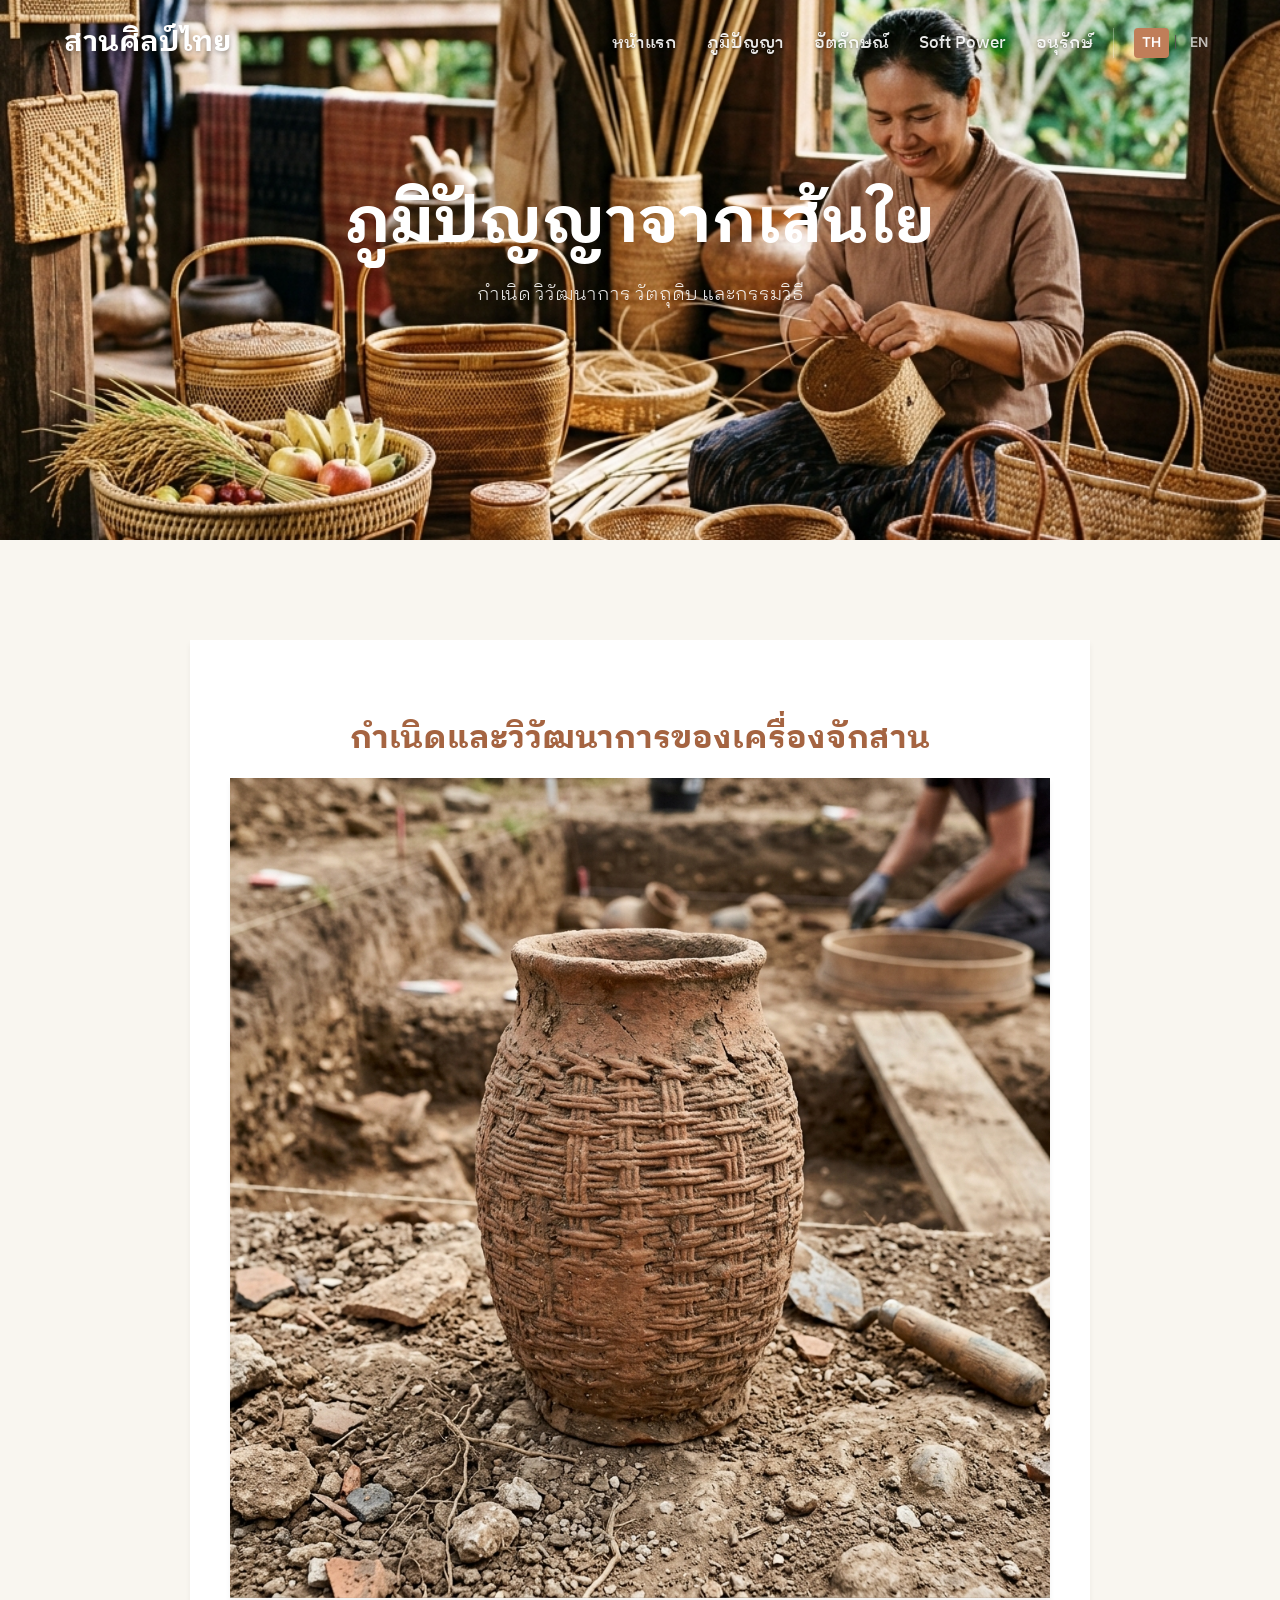
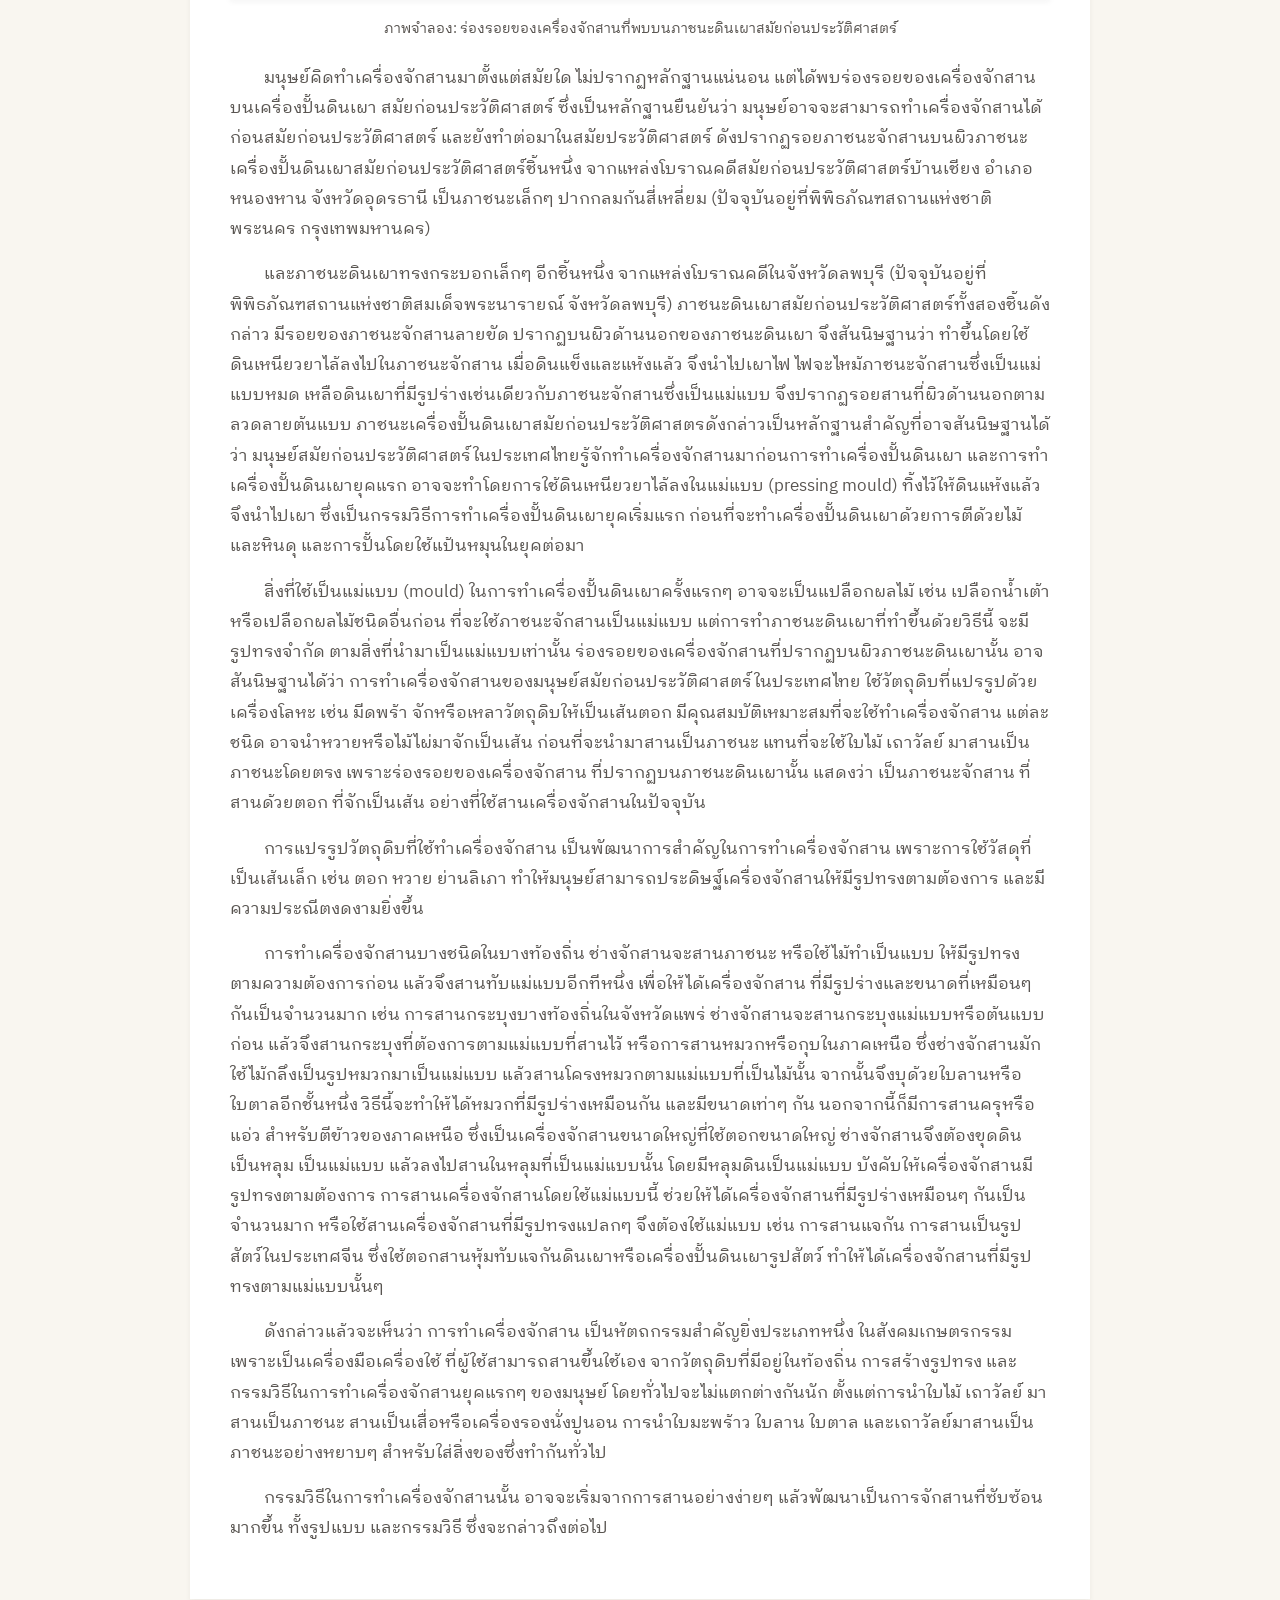
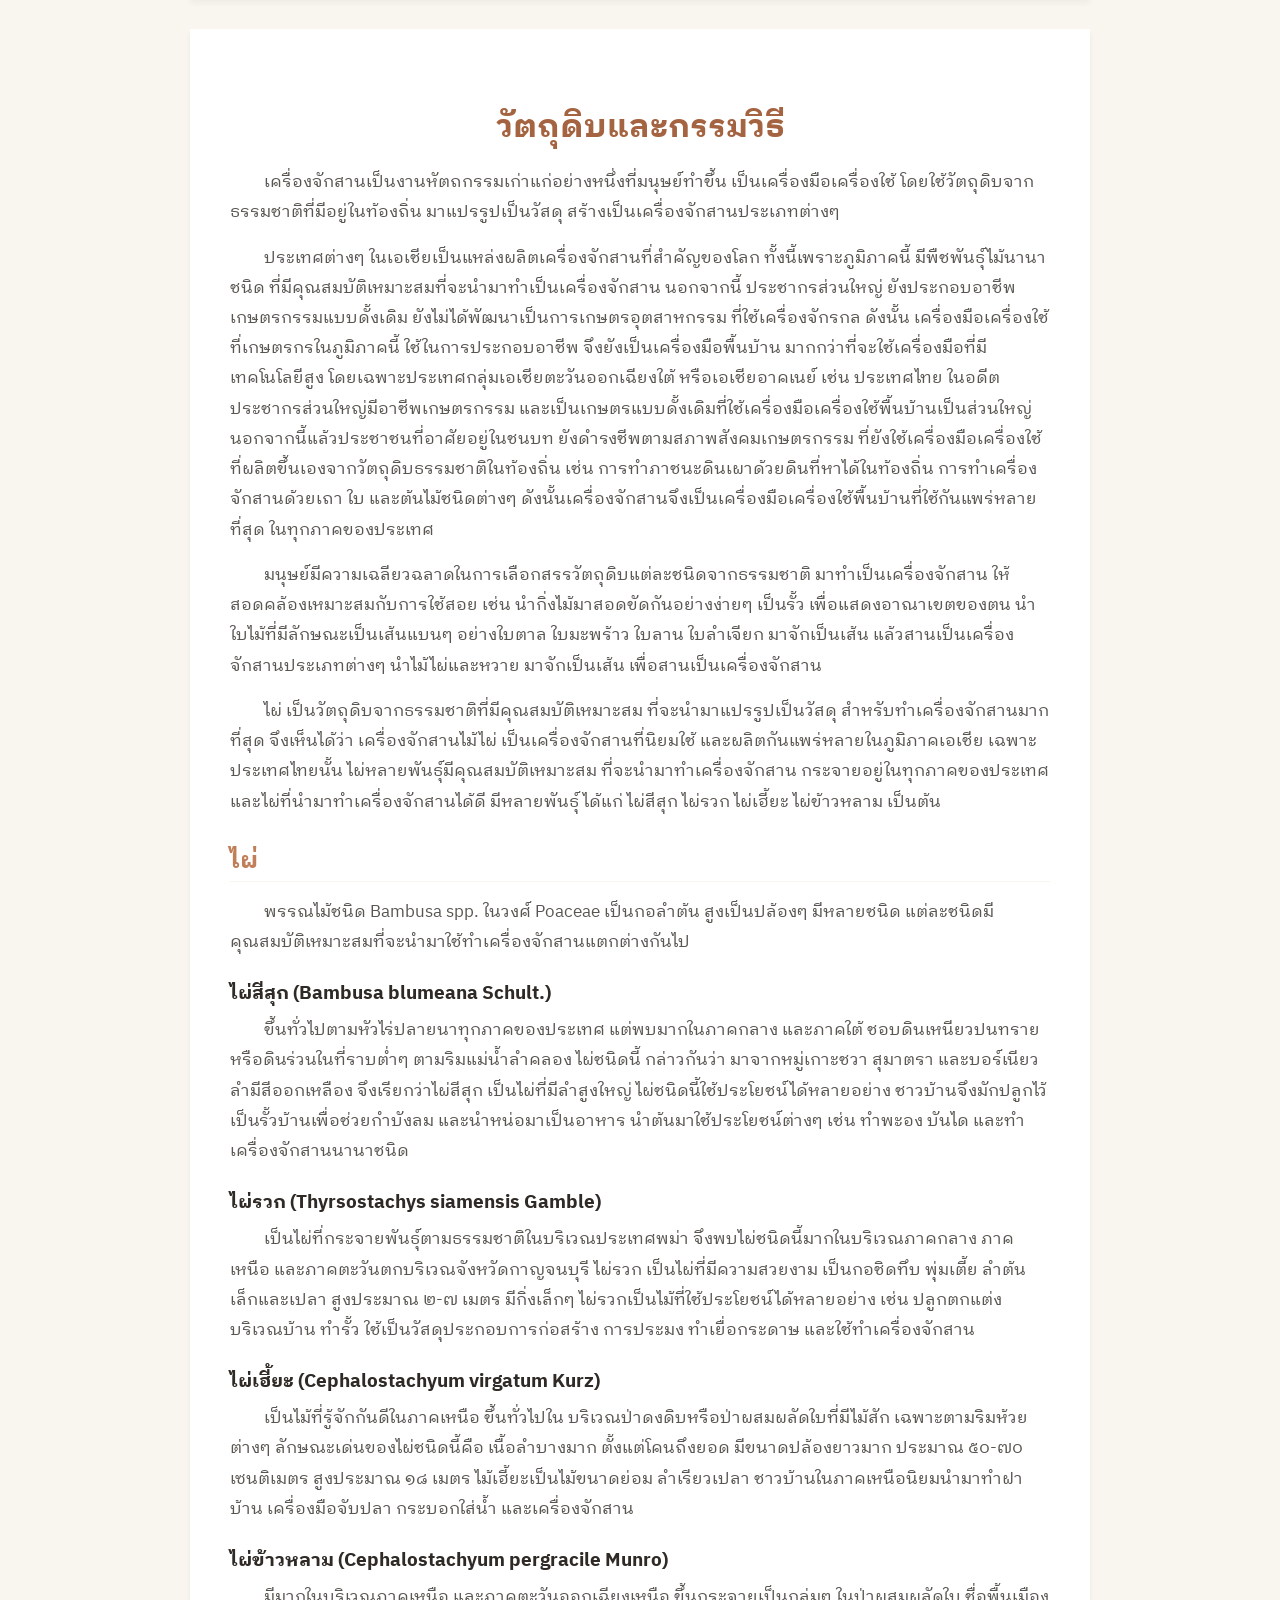
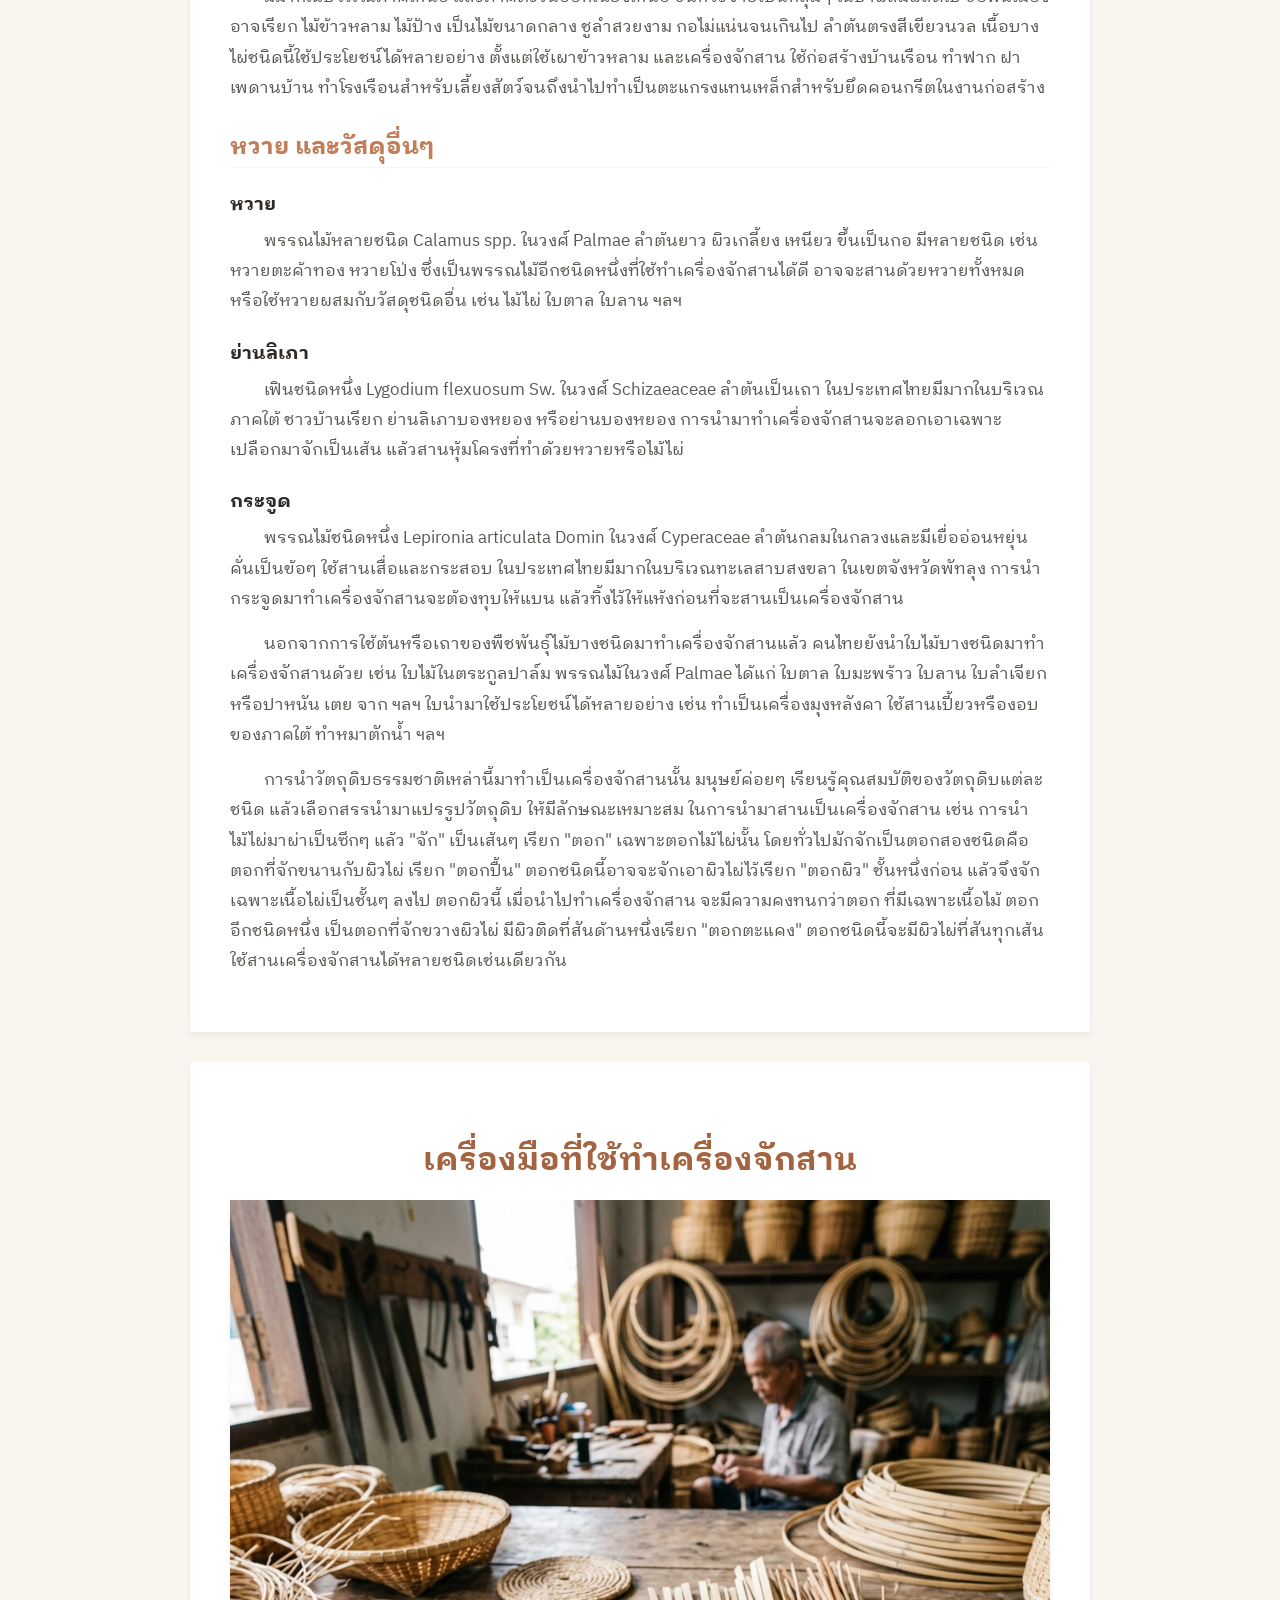
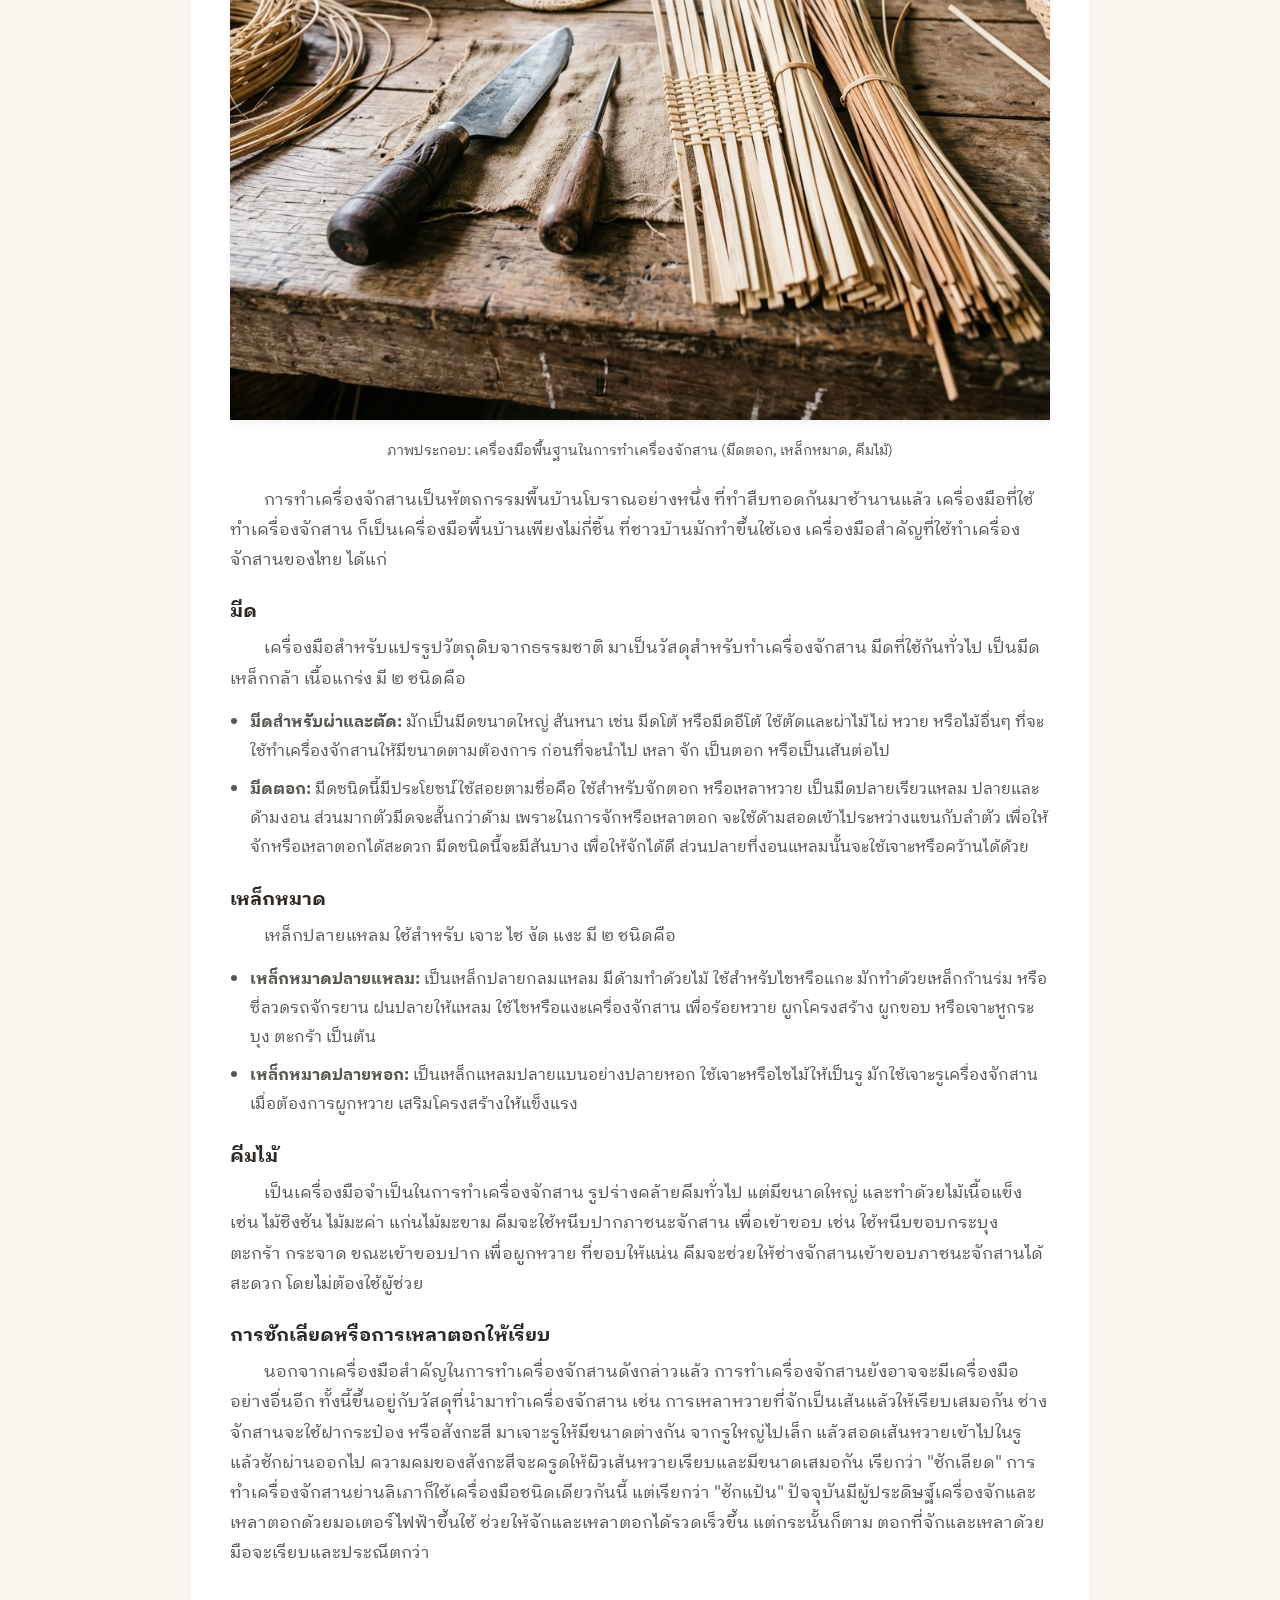
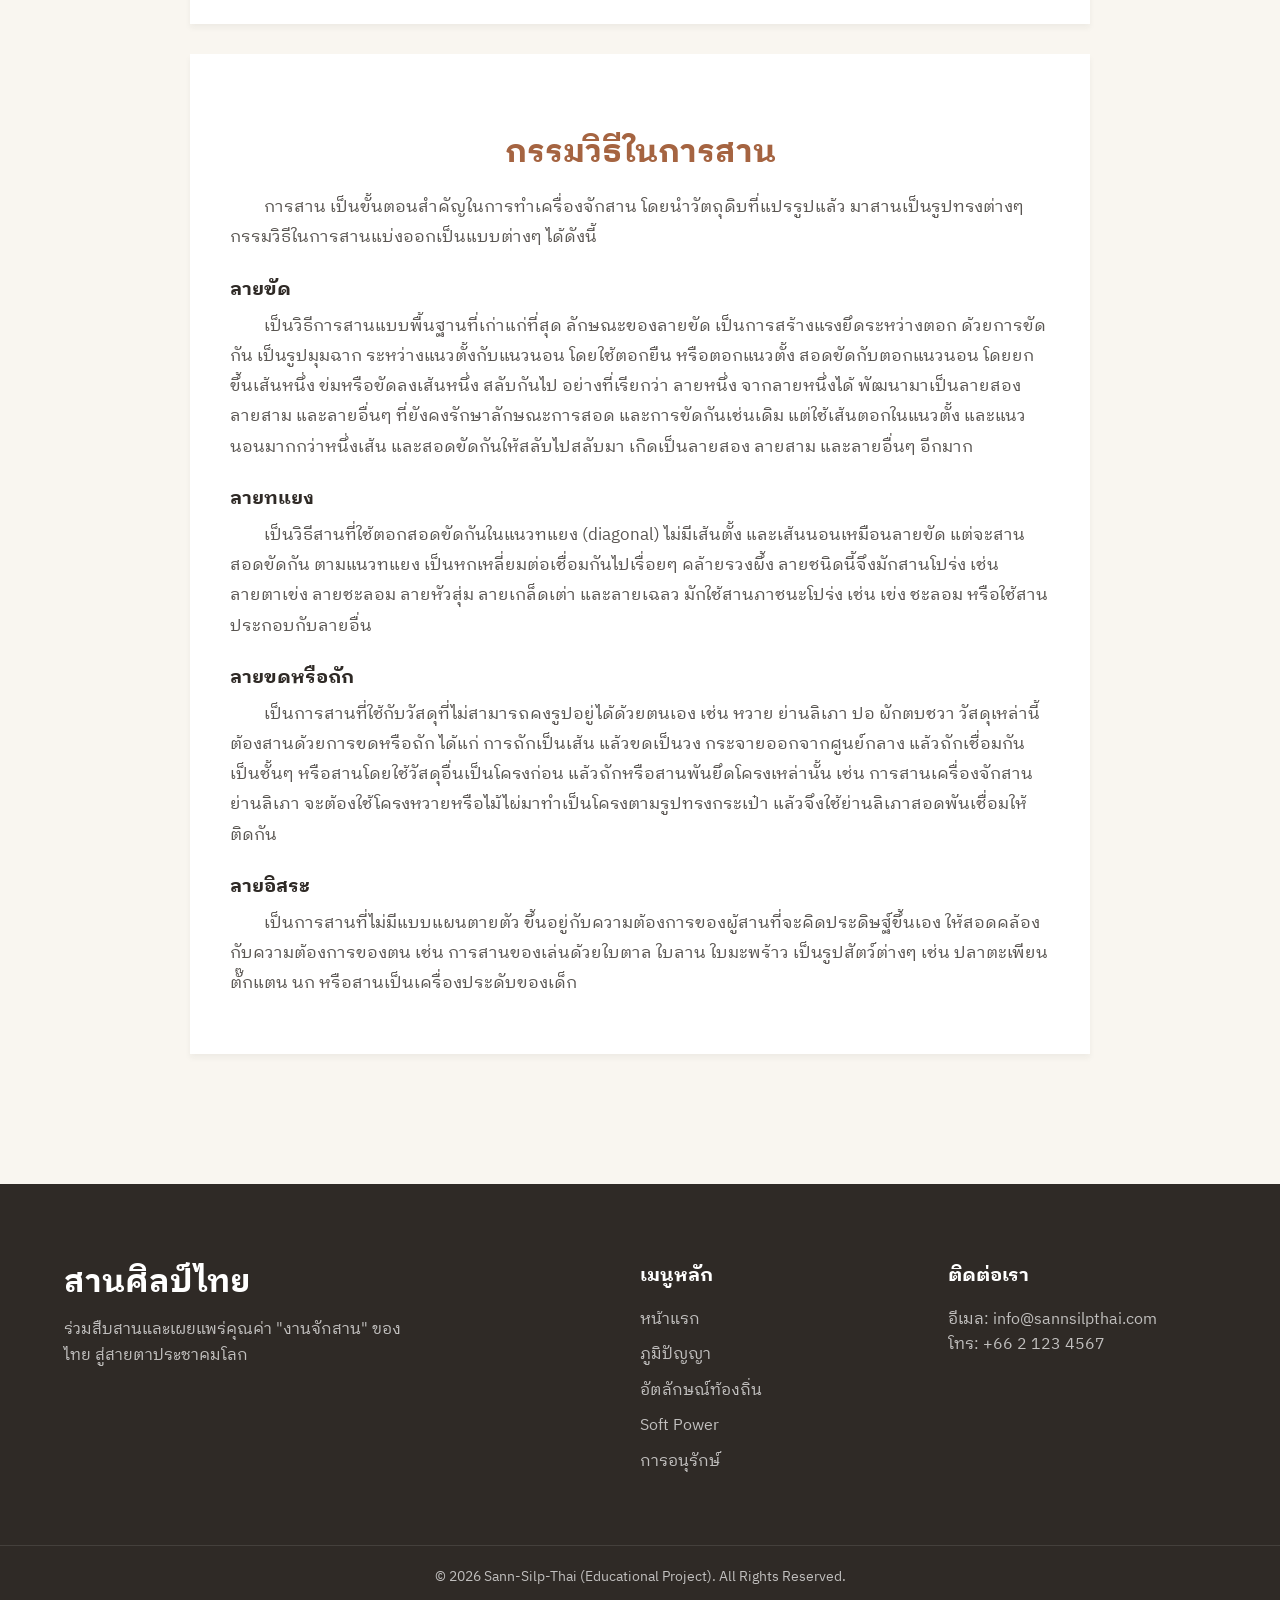
==== commit 3e490ca4: "add translate" ====
--- a/history.html
+++ b/history.html
@@ -7,7 +7,7 @@
     <!-- Google Fonts -->
     <link rel="preconnect" href="https://fonts.googleapis.com">
     <link rel="preconnect" href="https://fonts.gstatic.com" crossorigin>
-    <link href="https://fonts.googleapis.com/css2?family=IBM+Plex+Sans+Thai+Looped:wght@300;400;500;600;700&display=swap" rel="stylesheet">
+    <link href="https://fonts.googleapis.com/css2?family=IBM+Plex+Sans+Thai+Looped:wght@300;400;500;600;700&family=Inter:wght@400;500;600;700&display=swap" rel="stylesheet">
     <!-- Custom CSS -->
     <link rel="stylesheet" href="css/styles.css">
     <style>
@@ -51,6 +51,11 @@
                     <li><a href="soft-power.html">Soft Power</a></li>
                     <li><a href="save-craft.html">อนุรักษ์</a></li>
                 </ul>
+                <div class="lang-switch">
+                    <a href="history.html" class="active" title="ภาษาไทย">TH</a>
+                    <span class="separator">|</span>
+                    <a href="history-en.html" title="English">EN</a>
+                </div>
                 <div class="hamburger">
                     <span class="bar"></span><span class="bar"></span><span class="bar"></span>
                 </div>
--- a/css/styles.css
+++ b/css/styles.css
@@ -164,10 +164,76 @@
     text-shadow: none;
 }
 
+nav {
+    display: flex;
+    align-items: center;
+}
+
 .nav-links {
     list-style: none;
     display: flex;
     gap: 30px;
+    align-items: center;
+}
+
+/* Language Switcher */
+.lang-switch {
+    display: flex;
+    align-items: center;
+    gap: 4px;
+    margin-left: 20px;
+    border-left: 1px solid rgba(255, 255, 255, 0.3);
+    padding-left: 20px;
+}
+
+#main-header.scrolled .lang-switch {
+    border-left: 1px solid rgba(0, 0, 0, 0.1);
+}
+
+.lang-switch a {
+    font-family: 'Inter', sans-serif;
+    font-weight: 600;
+    font-size: 0.85rem;
+    color: rgba(255, 255, 255, 0.7);
+    transition: all var(--transition-fast);
+    padding: 4px 8px;
+    border-radius: 4px;
+    text-shadow: none;
+}
+
+#main-header.scrolled .lang-switch a {
+    color: var(--clr-text-body);
+}
+
+.lang-switch a.active {
+    color: var(--clr-white);
+    background-color: var(--clr-primary);
+}
+
+#main-header.scrolled .lang-switch a.active {
+    color: var(--clr-white);
+}
+
+.lang-switch a:hover:not(.active) {
+    color: var(--clr-white);
+    background-color: rgba(255, 255, 255, 0.2);
+}
+
+#main-header.scrolled .lang-switch a:hover:not(.active) {
+    color: var(--clr-primary);
+    background-color: rgba(192, 126, 89, 0.1);
+}
+
+/* English Typography Setup */
+html[lang="en"] {
+    --font-heading: 'Inter', sans-serif;
+    --font-body: 'Inter', sans-serif;
+}
+html[lang="en"] body {
+    letter-spacing: 0.2px;
+}
+html[lang="en"] .logo {
+    letter-spacing: -0.5px;
 }
 
 .nav-links li a {
@@ -565,6 +631,13 @@
     .hamburger {
         display: block;
         z-index: 1001;
+        margin-left: 15px;
+    }
+
+    .lang-switch {
+        margin-left: auto;
+        border-left: none;
+        padding-left: 0;
     }
 
     .nav-links {
